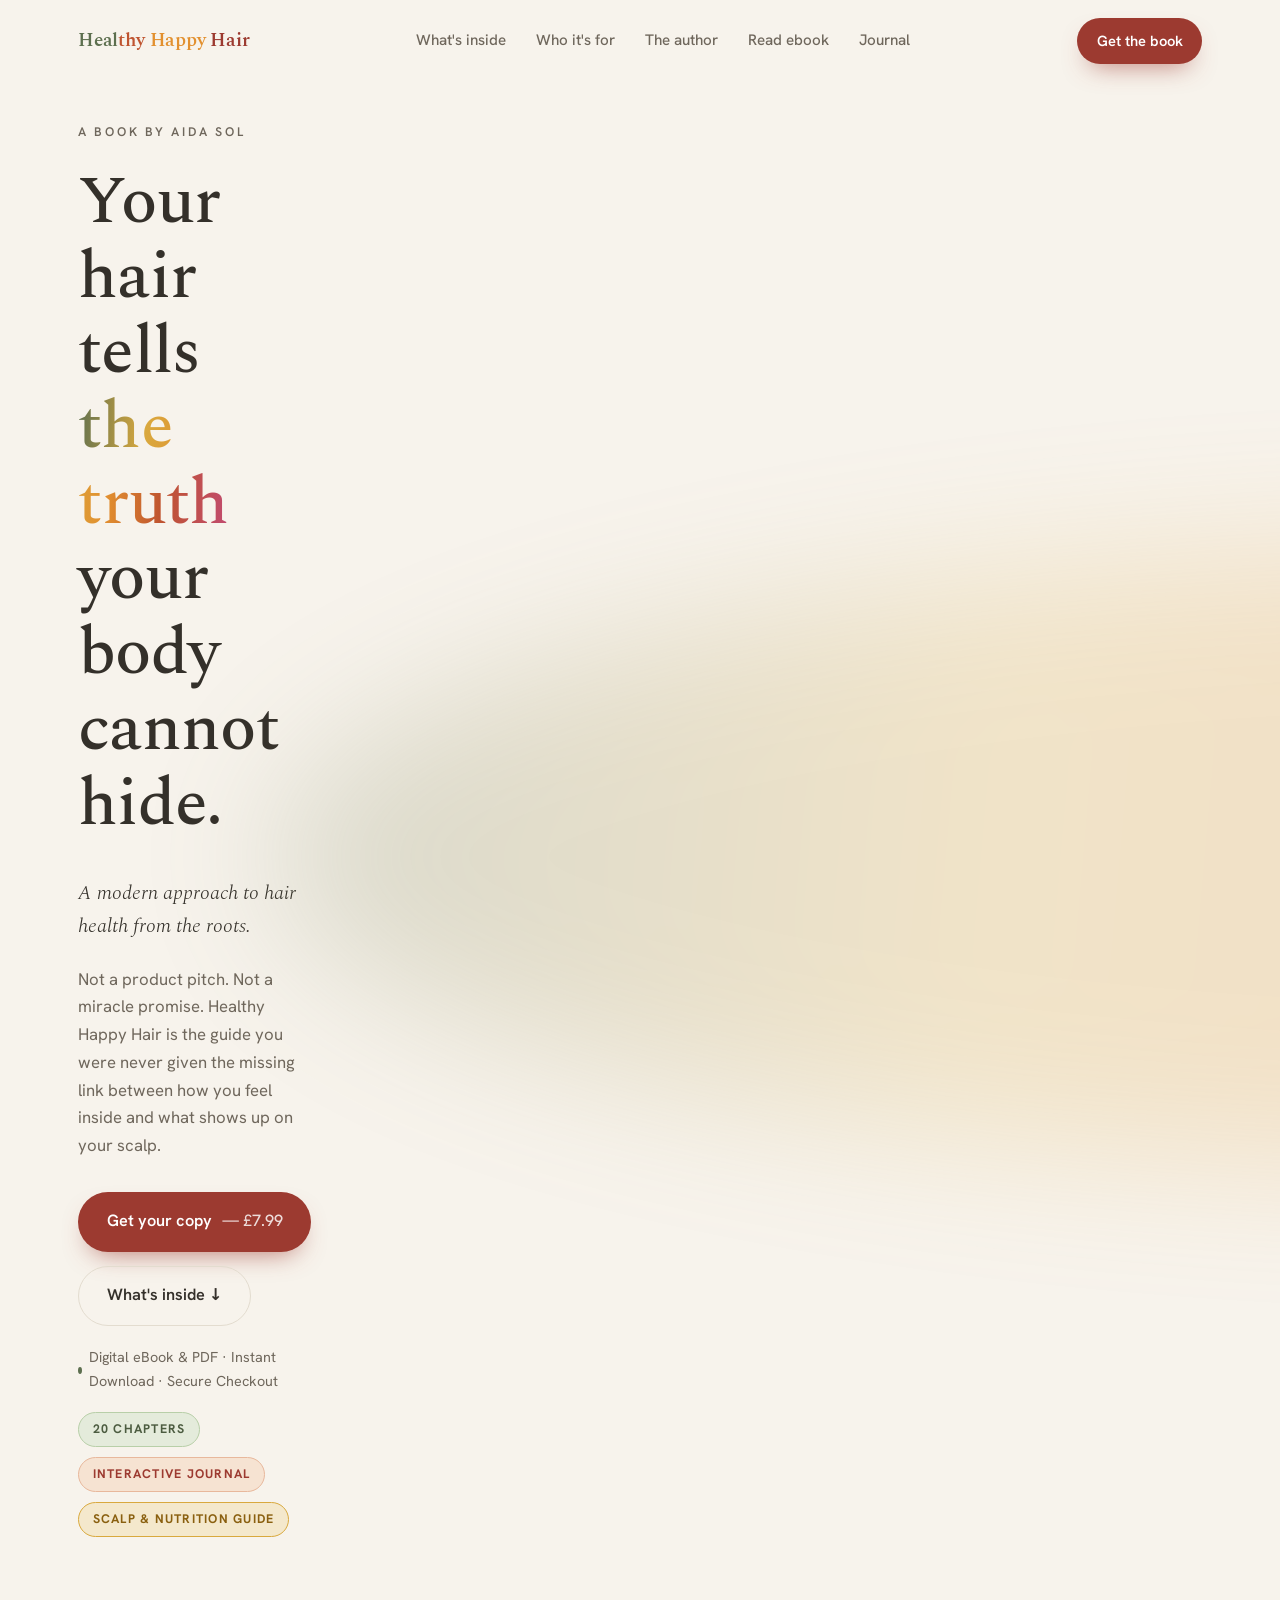
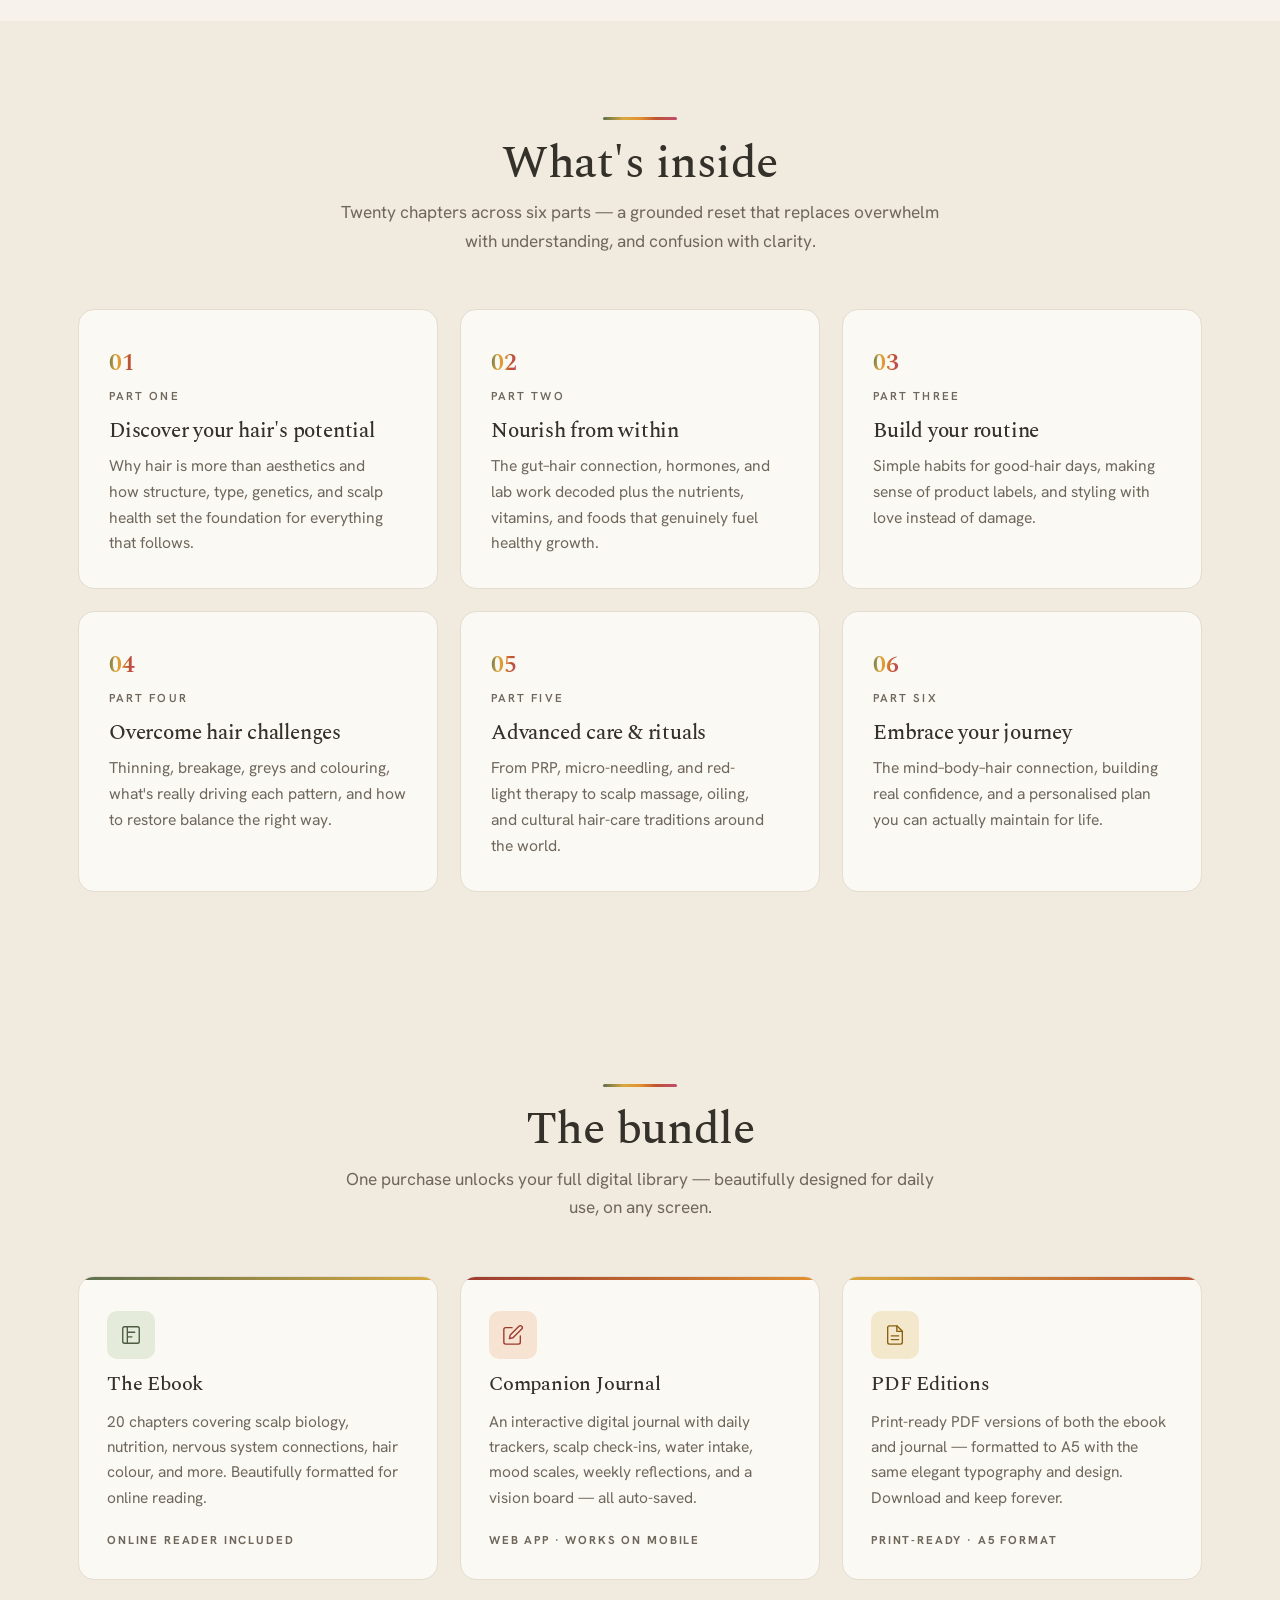
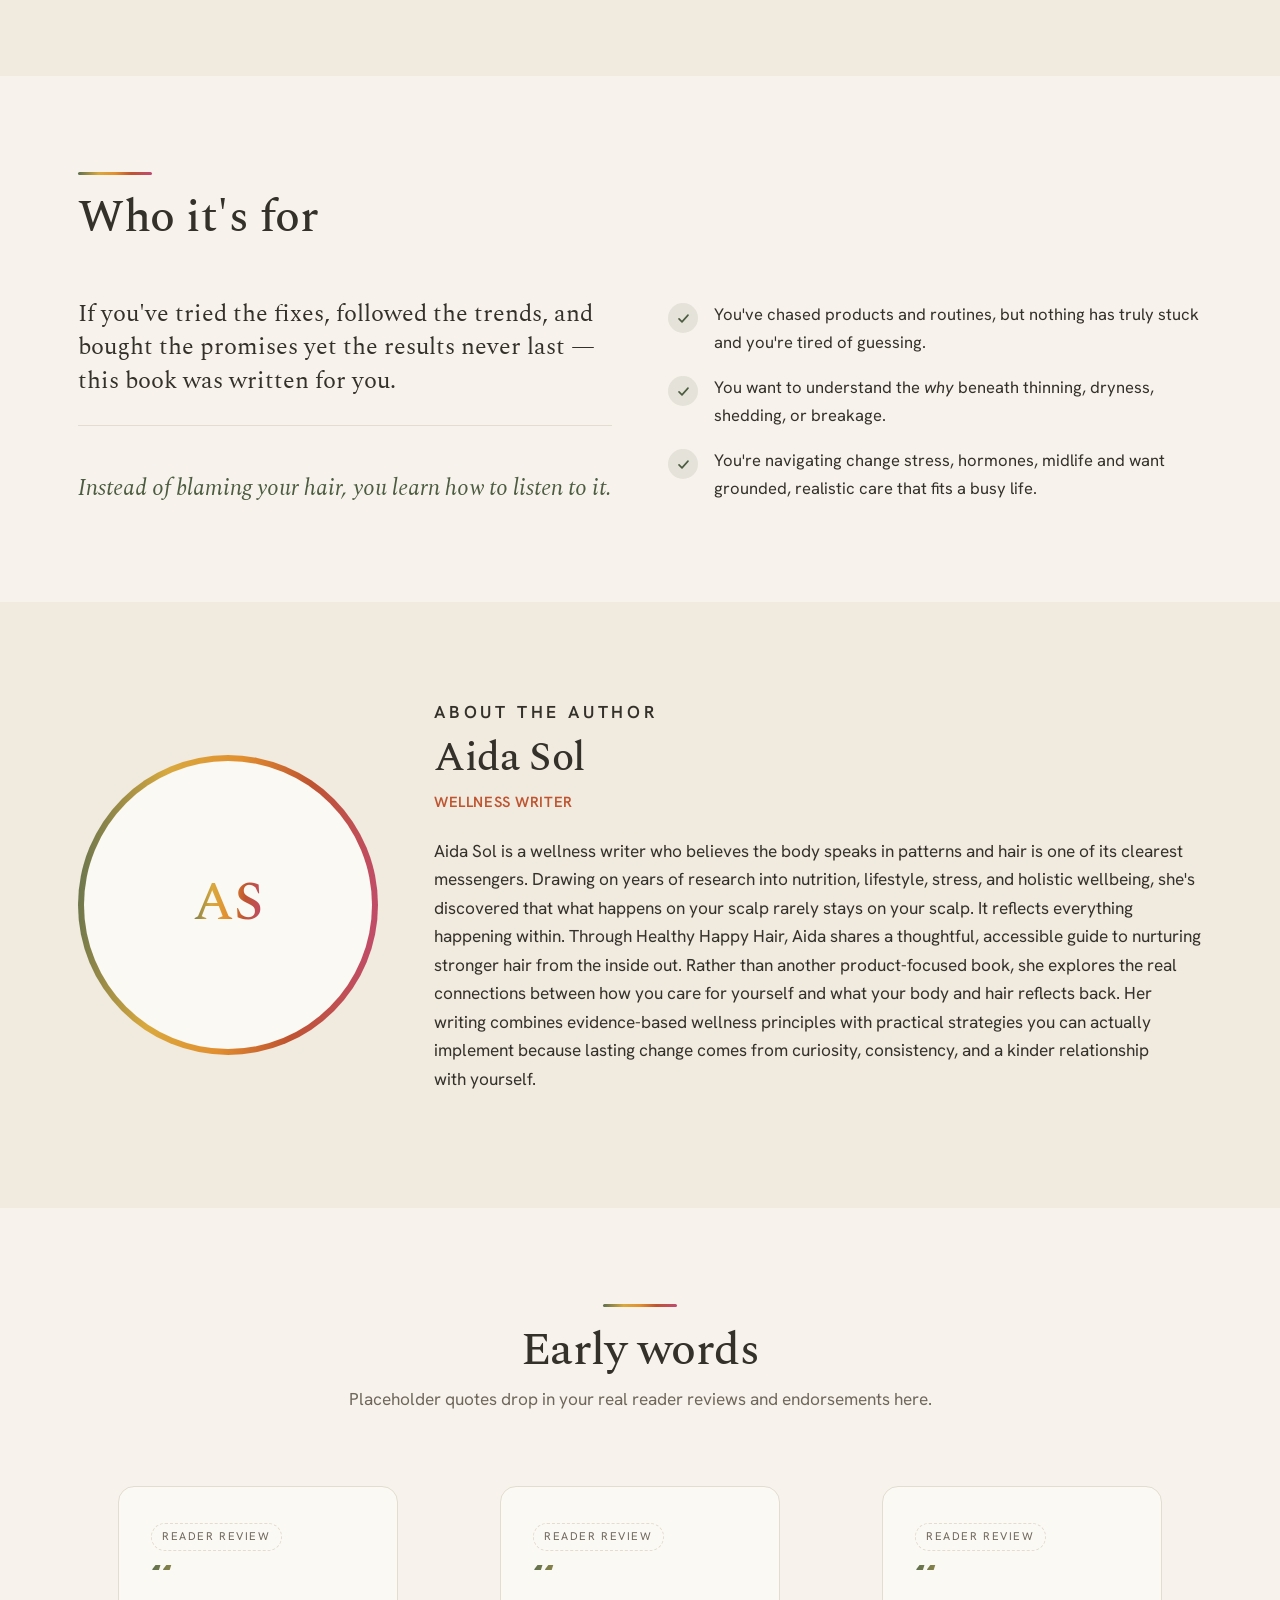
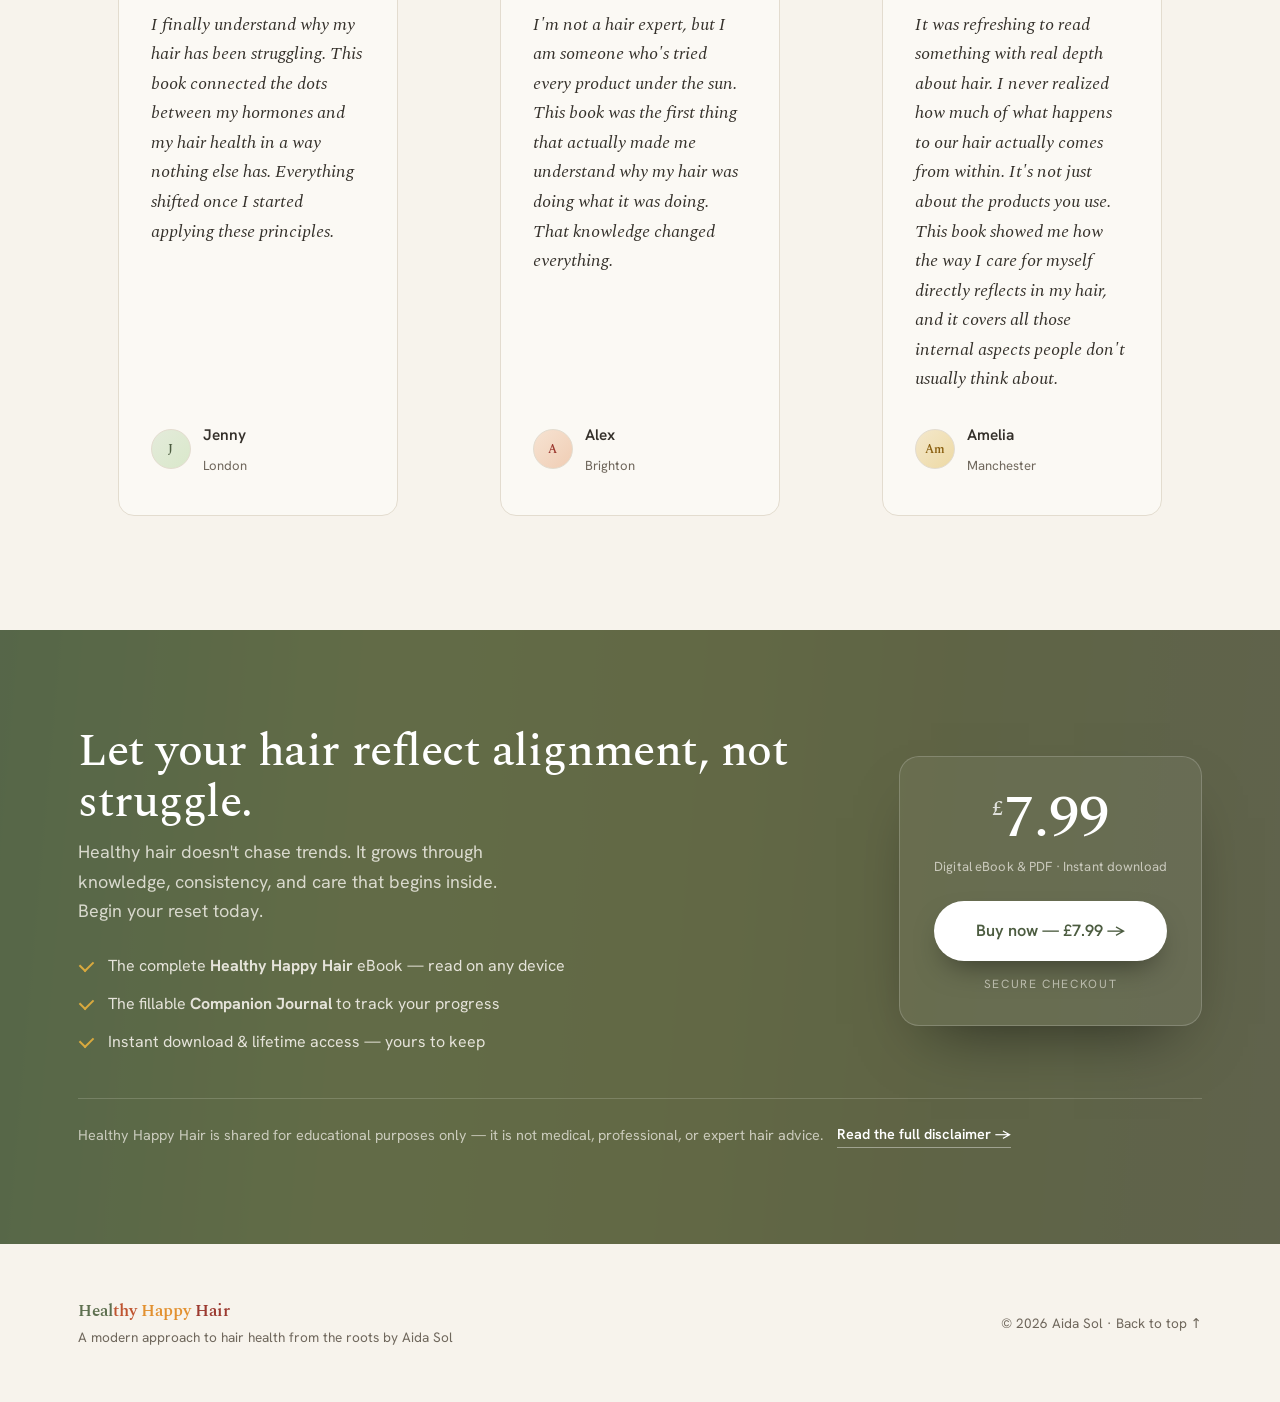
==== index.html @ 8a1f5a8a "Add files via upload Add Healthy Happy Hair landing page, ebook, and journal files" ====
<!DOCTYPE html>
<html lang="en">
<head>
<link rel="icon" type="image/png" href="/favicon.png" />
<meta charset="UTF-8" />
<meta name="viewport" content="width=device-width, initial-scale=1.0" />
<title>Healthy Happy Hair — A Modern Approach to Hair Health from the Roots · Aida Sol</title>
<meta name="description" content="Healthy Happy Hair by Aida Sol — a modern, wellness-led guide to understanding your hair from the inside out. Get your copy for £7.99." />
<link rel="preconnect" href="https://fonts.googleapis.com" />
<link rel="preconnect" href="https://fonts.gstatic.com" crossorigin />
<link href="https://fonts.googleapis.com/css2?family=Spectral:ital,wght@0,300;0,400;0,500;0,600;1,400&family=Hanken+Grotesk:wght@400;500;600;700&display=swap" rel="stylesheet" />
<style>
  :root{
    /* Palette sampled from the book cover */
    --ivory:        #f7f3ec;
    --ivory-deep:   #f0eadf;
    --cream-card:   #fbf9f4;
    --ink:          #34302a;
    --ink-soft:     #6f675c;
    --line:         #e3dccf;

    --green:        #5d6f4f;
    --green-deep:   #4c5c40;
    --terracotta:   #bf5430;
    --amber:        #e2902f;
    --gold:         #d9a93e;
    --brick:        #9c3a30;
    --pink:         #c14a72;

    --grad: linear-gradient(95deg, var(--green) 0%, var(--gold) 28%, var(--amber) 50%, var(--terracotta) 72%, var(--pink) 100%);

    --maxw: 1180px;
    --r: 16px;
    --shadow-soft: 0 24px 60px -28px rgba(52,48,42,.30);
  }

  *{ box-sizing:border-box; }
  html{ scroll-behavior:smooth; }
  body{
    margin:0;
    background:var(--ivory);
    color:var(--ink);
    font-family:"Hanken Grotesk", system-ui, sans-serif;
    font-size:18px;
    line-height:1.65;
    -webkit-font-smoothing:antialiased;
    text-rendering:optimizeLegibility;
  }
  h1,h2,h3{ font-family:"Spectral", Georgia, serif; font-weight:500; line-height:1.12; letter-spacing:-.01em; margin:0; }
  p{ margin:0 0 1.1em; text-wrap:pretty; }
  a{ color:inherit; }
  img{ max-width:100%; height:auto; display:block; }

  .wrap{ max-width:var(--maxw); margin:0 auto; padding:0 28px; }
  .grad-text{
    background:var(--grad);
    -webkit-background-clip:text; background-clip:text;
    -webkit-text-fill-color:transparent; color:transparent;
  }
  .eyebrow{
    font-size:.78rem; letter-spacing:.22em; text-transform:uppercase;
    font-weight:600; color:var(--ink-soft); margin:0 0 1.4rem;
  }
  .rule{ height:3px; width:74px; border-radius:3px; background:var(--grad); }

  /* ---------- Buttons ---------- */
  .btn{
    display:inline-flex; align-items:center; gap:.6em;
    font-family:inherit; font-weight:600; font-size:1.02rem;
    padding:.95em 1.7em; border-radius:999px; border:1px solid transparent;
    cursor:pointer; text-decoration:none; transition:transform .25s ease, box-shadow .25s ease, background .25s ease;
    white-space:nowrap;
  }
  .btn-primary{
    color:#fff; background:var(--brick);
    box-shadow:0 12px 26px -12px rgba(156,58,48,.7);
  }
  .btn-primary:hover{ transform:translateY(-2px); box-shadow:0 18px 34px -14px rgba(156,58,48,.75); background:#8c332a; }
  .btn-ghost{
    color:var(--ink); background:transparent; border-color:var(--line);
  }
  .btn-ghost:hover{ border-color:var(--green); color:var(--green-deep); transform:translateY(-2px); }
  .btn .price{ opacity:.82; font-weight:500; }

  /* ---------- Header ---------- */
  header.site{
    position:sticky; top:0; z-index:50;
    transition:background .3s ease, box-shadow .3s ease, padding .3s ease;
    padding:18px 0;
  }
  header.site.scrolled{
    background:rgba(247,243,236,.86);
    backdrop-filter:blur(10px);
    box-shadow:0 1px 0 var(--line);
    padding:12px 0;
  }
  .nav{ display:flex; align-items:center; justify-content:space-between; gap:24px; }
  .brand{ font-family:"Spectral", serif; font-weight:600; font-size:1.18rem; letter-spacing:-.01em; text-decoration:none; }
  .brand span{ display:inline-block; }
  /* Cover-matched wordmark colours */
  .wm-heal{ color:var(--green); }
  .wm-thy{ color:var(--terracotta); }
  .wm-happy{ color:var(--amber); }
  .wm-hair{ color:var(--brick); }
  .nav-links{ display:flex; gap:30px; align-items:center; }
  .nav-links a{ text-decoration:none; font-size:.95rem; font-weight:500; color:var(--ink-soft); transition:color .2s; }
  .nav-links a:hover{ color:var(--green-deep); }
  .nav .btn{ padding:.66em 1.25em; font-size:.92rem; }
  @media(max-width:860px){ .nav-links{ display:none; } }

  /* ---------- Mobile menu ---------- */
  .mob-menu{ display:none; }
  .mob-toggle{
    display:none; background:none; border:1px solid var(--line); border-radius:8px;
    padding:8px 11px; cursor:pointer; flex-direction:column; gap:5px;
  }
  .mob-toggle span{ display:block; width:20px; height:2px; background:var(--ink); border-radius:2px; transition:transform .25s, opacity .25s; }
  @media(max-width:860px){
    .mob-toggle{ display:flex; }
    .mob-menu{
      position:fixed; inset:0; z-index:49; background:var(--ivory);
      display:none; flex-direction:column; justify-content:center; align-items:center;
      gap:32px;
    }
    .mob-menu.open{ display:flex; }
    .mob-menu a{ font-family:"Spectral",serif; font-size:1.6rem; font-weight:500; text-decoration:none; color:var(--ink); }
    .mob-menu a:hover{ color:var(--green-deep); }
    .mob-menu .btn{ font-size:1.1rem; margin-top:8px; }
    .mob-toggle.open span:nth-child(1){ transform:translateY(7px) rotate(45deg); }
    .mob-toggle.open span:nth-child(2){ opacity:0; }
    .mob-toggle.open span:nth-child(3){ transform:translateY(-7px) rotate(-45deg); }
  }

  /* ---------- Hero ---------- */
  .hero{ position:relative; overflow:hidden; padding:40px 0 84px; }
  .hero-grid{
    display:grid; grid-template-columns:1.05fr .95fr; gap:56px; align-items:center;
  }
  .hero h1{ font-size:clamp(2.5rem,5.4vw,4.2rem); margin:0 0 .5em; font-weight:500; }
  .hero .lede{ font-size:1.28rem; color:var(--ink); max-width:30ch; font-family:"Spectral",serif; font-style:italic; font-weight:300; margin-bottom:1.1em; }
  .hero .sub{ font-size:1.05rem; color:var(--ink-soft); max-width:46ch; margin-bottom:2rem; }
  .cta-row{ display:flex; flex-wrap:wrap; gap:14px; align-items:center; }
  .cta-note{ margin-top:1.3rem; font-size:.9rem; color:var(--ink-soft); display:flex; align-items:center; gap:.5em; }
  .cta-note .dot{ width:7px; height:7px; border-radius:50%; background:var(--green); }
  .hero-pills{ display:flex; flex-wrap:wrap; gap:10px; margin-top:18px; }
  .hero-pill{
    font-family:"Hanken Grotesk",sans-serif; font-size:.78rem; font-weight:700;
    letter-spacing:.1em; text-transform:uppercase;
    padding:.5em 1.1em; border-radius:999px; border:1.5px solid transparent;
    cursor:default;
  }
  .pill-green{ background:#e4ebdb; color:#4c5c40; border-color:#b8cfa8; }
  .pill-peach{ background:#f6e3d2; color:#9c3a30; border-color:#e8b89c; }
  .pill-gold{  background:#f4e8cc; color:#8a6010; border-color:#d9a93e; }

  /* Book presentation */
  .book-stage{ position:relative; display:flex; justify-content:center; align-items:center; }
  .glow{
    position:absolute; inset:-8% -4% -4% -4%; z-index:0;
    background:var(--grad); filter:blur(70px); opacity:.20; border-radius:50%;
    transform:translateY(6%);
  }
  .book{
    position:relative; z-index:1; width:min(380px,84%);
    transform:perspective(1600px) rotateY(-13deg) rotateX(2deg);
    transform-style:preserve-3d;
    transition:transform .6s cubic-bezier(.2,.7,.2,1);
    border-radius:4px 8px 8px 4px;
    box-shadow:
      0 2px 1px rgba(52,48,42,.10),
      26px 34px 60px -22px rgba(52,48,42,.42);
  }
  .book:hover{ transform:perspective(1600px) rotateY(-7deg) rotateX(1deg); }
  .book img{ border-radius:4px 8px 8px 4px; }
  /* page edge */
  .book::after{
    content:""; position:absolute; top:1.4%; right:-13px; height:97%; width:13px;
    background:linear-gradient(90deg,#cfc7b8,#f3eee3 40%,#e6dfd0 60%,#d8d0c0);
    border-radius:0 3px 3px 0;
    transform:rotateY(34deg); transform-origin:left center;
    box-shadow:1px 0 2px rgba(0,0,0,.12);
  }
  /* spine shading */
  .book::before{
    content:""; position:absolute; top:0; left:0; height:100%; width:18px; z-index:2;
    background:linear-gradient(90deg, rgba(52,48,42,.16), rgba(52,48,42,0));
    border-radius:4px 0 0 4px;
  }

  /* ---------- Section scaffolding ---------- */
  section{ padding:96px 0; }
  .sec-head{ max-width:620px; margin-bottom:54px; }
  .sec-head.center{ margin-left:auto; margin-right:auto; text-align:center; }
  .sec-head.center .rule{ margin-left:auto; margin-right:auto; }
  .sec-head h2{ font-size:clamp(2rem,3.6vw,2.9rem); margin:1.1rem 0 .55rem; }
  .sec-head p{ color:var(--ink-soft); font-size:1.08rem; margin:0; }

  /* alternating band */
  .band{ background:var(--ivory-deep); }

  /* ---------- What's inside ---------- */
  .cards{ display:grid; grid-template-columns:repeat(3,1fr); gap:22px; }
  .card{
    background:var(--cream-card); border:1px solid var(--line); border-radius:var(--r);
    padding:34px 30px 32px; position:relative; overflow:hidden;
    transition:transform .3s ease, box-shadow .3s ease, border-color .3s ease;
  }
  .card::before{
    content:""; position:absolute; top:0; left:0; right:0; height:3px; background:var(--grad);
    opacity:0; transition:opacity .3s ease;
  }
  .card:hover{ transform:translateY(-5px); box-shadow:var(--shadow-soft); border-color:transparent; }
  .card:hover::before{ opacity:1; }
  .card .num{ font-family:"Spectral",serif; font-size:1.5rem; font-weight:600; }
  .card .part{ font-size:.72rem; letter-spacing:.18em; text-transform:uppercase; color:var(--ink-soft); font-weight:600; margin-top:.2em; }
  .card h3{ font-size:1.32rem; margin:.7em 0 .45em; }
  .card p{ font-size:.98rem; color:var(--ink-soft); margin:0; }
  .card .num-row{ display:flex; align-items:baseline; gap:.6em; }


  /* ---------- Bundle section ---------- */
  .bundle-cards{ display:grid; grid-template-columns:repeat(3,1fr); gap:22px; }
  .bundle-card{
    background:var(--cream-card); border:1px solid var(--line); border-radius:var(--r);
    padding:34px 28px 30px; display:flex; flex-direction:column; gap:14px;
    position:relative; overflow:hidden;
    transition:transform .3s ease, box-shadow .3s ease;
  }
  .bundle-card::before{ content:""; position:absolute; top:0; left:0; right:0; height:3px; }
  .bundle-card:nth-child(1)::before{ background:linear-gradient(90deg,var(--green),var(--gold)); }
  .bundle-card:nth-child(2)::before{ background:linear-gradient(90deg,var(--brick),var(--amber)); }
  .bundle-card:nth-child(3)::before{ background:linear-gradient(90deg,var(--gold),var(--terracotta)); }
  .bundle-card:hover{ transform:translateY(-5px); box-shadow:var(--shadow-soft); }
  .bc-icon{ width:48px; height:48px; border-radius:10px; display:flex; align-items:center; justify-content:center; }
  .bc-icon svg{ width:22px; height:22px; }
  .bc-icon--green{ background:#e4ebdb; color:#4c5c40; }
  .bc-icon--peach{ background:#f6e3d2; color:#9c3a30; }
  .bc-icon--gold{  background:#f4e8cc; color:#8a6010; }
  .bc-title{ font-family:"Spectral",serif; font-size:1.26rem; font-weight:500; margin:0; }
  .bc-desc{ font-size:.97rem; color:var(--ink-soft); margin:0; flex:1; line-height:1.62; }
  .bc-tag{ font-size:.72rem; font-weight:700; letter-spacing:.16em; text-transform:uppercase; color:var(--ink-soft); margin-top:6px; }
  @media(max-width:760px){ .bundle-cards{ grid-template-columns:1fr; } }

  /* ---------- Who it's for ---------- */
  .foryou-grid{ display:grid; grid-template-columns:1fr 1fr; gap:56px; align-items:center; }
  .foryou-lead{ font-family:"Spectral",serif; font-size:1.5rem; line-height:1.4; font-weight:400; }
  .foryou-lead em{ font-style:italic; }
  .check-list{ list-style:none; padding:0; margin:0; display:grid; gap:18px; }
  .check-list li{ display:flex; gap:16px; align-items:flex-start; font-size:1.04rem; }
  .check-list .ic{
    flex:0 0 auto; width:30px; height:30px; border-radius:50%; margin-top:2px;
    display:grid; place-items:center; background:rgba(93,111,79,.12); color:var(--green-deep);
  }
  .check-list .ic svg{ width:15px; height:15px; }

  /* pull quote */
  .pull{
    margin:0; padding:46px 0 0; border-top:1px solid var(--line);
  }
  .pull p{ font-family:"Spectral",serif; font-style:italic; font-size:1.45rem; color:var(--green-deep); margin:0; line-height:1.45; }

  /* ---------- Author ---------- */
  .author-grid{ display:grid; grid-template-columns:300px 1fr; gap:56px; align-items:center; }
  .author-photo{
    aspect-ratio:1/1; border-radius:50%; position:relative; overflow:hidden;
    background:var(--grad); display:grid; place-items:center;
  }
  .author-photo .inner{
    position:absolute; inset:6px; border-radius:50%; background:var(--cream-card);
    display:grid; place-items:center; text-align:center;
  }
  .author-photo .mono{ font-family:"Spectral",serif; font-size:3.4rem; font-weight:500; }
  .author-photo .mono .grad-text{ display:inline; }
  .author-photo .ph{ font-size:.72rem; letter-spacing:.14em; text-transform:uppercase; color:var(--ink-soft); margin-top:.4em; }
  .author h2{ font-size:clamp(1.9rem,3.2vw,2.6rem); margin-bottom:.2em; }
  .author .role{ color:var(--terracotta); font-weight:600; letter-spacing:.04em; font-size:.92rem; text-transform:uppercase; margin-bottom:1.4rem; }
  .author p{ color:var(--ink); font-size:1.08rem; }
  .author .placeholder-tag{ font-size:.85rem; color:var(--ink-soft); font-style:italic; }

  /* ---------- Testimonials ---------- */
  .quotes{ display:grid; grid-template-columns:repeat(3,1fr); gap:22px; }
  .quote{
    background:var(--cream-card); border:1px solid var(--line); border-radius:var(--r);
    padding:36px 32px; position:relative; display:flex; flex-direction:column;
  }
  .quote .mark{ font-family:"Spectral",serif; font-size:3.4rem; line-height:.6; height:.5em; }
  .quote .body{ font-family:"Spectral",serif; font-style:italic; font-size:1.12rem; color:var(--ink); margin:1.1rem 0 1.6rem; flex:1; }
  .quote .who{ display:flex; align-items:center; gap:12px; }
  .quote .avatar{ width:40px; height:40px; border-radius:50%; border:1px solid var(--line); display:flex; align-items:center; justify-content:center; font-family:"Spectral",serif; font-size:.72rem; font-weight:600; letter-spacing:.04em; flex-shrink:0; }
  .quote:nth-child(1) .avatar{ background:linear-gradient(135deg,#e4ebdb,#d9e8ca); color:#4c5c40; }
  .quote:nth-child(2) .avatar{ background:linear-gradient(135deg,#f6e3d2,#f0cdb4); color:#9c3a30; }
  .quote:nth-child(3) .avatar{ background:linear-gradient(135deg,#f4e8cc,#edd9a3); color:#8a6010; }
  .quote .name{ font-weight:600; font-size:.96rem; }
  .quote .meta{ font-size:.82rem; color:var(--ink-soft); }
  .placeholder-pill{
    display:inline-block; font-size:.7rem; letter-spacing:.14em; text-transform:uppercase;
    color:var(--ink-soft); border:1px dashed var(--line); border-radius:999px;
    padding:.35em .9em; margin-bottom:14px; align-self:flex-start;
  }

  /* ---------- Final CTA ---------- */
  .buy{ background:var(--green-deep); color:#f4f1ea; position:relative; overflow:hidden; }
  .buy .ribbon{ position:absolute; inset:0; background:var(--grad); opacity:.14; mix-blend-mode:screen; }
  .buy .wrap{ position:relative; z-index:1; }
  .buy-grid{ display:grid; grid-template-columns:1fr auto; gap:48px; align-items:center; }
  .buy h2{ color:#fff; font-size:clamp(2rem,3.6vw,3rem); margin-bottom:.5rem; }
  .buy p{ color:rgba(244,241,234,.82); max-width:46ch; margin:0; }
  .buy-includes{ list-style:none; padding:0; margin:1.7rem 0 0; display:flex; flex-direction:column; gap:.72rem; }
  .buy-includes li{ position:relative; padding-left:1.9em; color:rgba(244,241,234,.9); font-size:1rem; }
  .buy-includes li::before{ content:""; position:absolute; left:.1em; top:.42em; width:11px; height:7px; border-left:2.2px solid var(--gold); border-bottom:2.2px solid var(--gold); transform:rotate(-45deg); }
  .buy-price{ display:flex; justify-content:flex-end; }
  .buy-card{
    background:rgba(255,255,255,.06); border:1px solid rgba(255,255,255,.18);
    border-radius:20px; padding:32px 34px 30px; text-align:center; min-width:300px;
    box-shadow:0 30px 64px -32px rgba(0,0,0,.6);
  }
  .buy-card .num{ font-family:"Spectral",serif; font-size:3.7rem; line-height:1; font-weight:500; color:#fff; }
  .buy-card .num small{ font-size:1.4rem; vertical-align:super; opacity:.8; margin-right:.04em; }
  .buy-card .ship{ font-size:.82rem; letter-spacing:.01em; color:rgba(244,241,234,.7); margin:.5rem 0 1.5rem; }
  .buy .btn-buy{ background:#fff; color:var(--green-deep); box-shadow:0 14px 30px -12px rgba(0,0,0,.5); width:100%; justify-content:center; }
  .buy .btn-buy:hover{ background:#fffaf0; transform:translateY(-2px); }
  .buy-card .buy-secure{ font-size:.74rem; letter-spacing:.14em; text-transform:uppercase; color:rgba(244,241,234,.6); margin-top:14px; }
  .buy-disclaimer{
    margin-top:42px; padding-top:24px; border-top:1px solid rgba(244,241,234,.18);
    font-size:.9rem; color:rgba(244,241,234,.72); display:flex; flex-wrap:wrap; gap:6px 14px; align-items:center;
  }
  .buy-disclaimer a{ color:#fff; font-weight:600; text-decoration:none; border-bottom:1px solid rgba(255,255,255,.4); padding-bottom:1px; white-space:nowrap; }
  .buy-disclaimer a:hover{ border-color:#fff; }
  @media(max-width:680px){ .buy-card{ min-width:0; width:100%; } }

  /* ---------- Footer ---------- */
  footer.site{ padding:54px 0; background:var(--ivory); }
  .foot{ display:flex; justify-content:space-between; align-items:center; flex-wrap:wrap; gap:18px; }
  .foot .brand{ font-size:1.05rem; }
  .foot .small{ font-size:.85rem; color:var(--ink-soft); }
  .foot a{ text-decoration:none; color:var(--ink-soft); }
  .foot a:hover{ color:var(--green-deep); }

  /* ---------- Reveal animation ---------- */
  .reveal{ opacity:0; transform:translateY(24px); transition:opacity .7s ease, transform .7s cubic-bezier(.2,.7,.2,1); }
  .reveal.in{ opacity:1; transform:none; }
  @media(prefers-reduced-motion:reduce){ .reveal{ opacity:1; transform:none; transition:none; } html{ scroll-behavior:auto; } }

  /* ---------- Responsive ---------- */
  @media(max-width:960px){
    .cards, .quotes{ grid-template-columns:1fr 1fr; }
    .hero-grid{ grid-template-columns:1fr; gap:48px; }
    .hero{ padding-top:18px; }
    .book-stage{ order:-1; }
    .book{ width:min(300px,70%); transform:perspective(1600px) rotateY(-9deg); }
    .foryou-grid{ grid-template-columns:1fr; gap:36px; }
    .author-grid{ grid-template-columns:1fr; gap:34px; justify-items:start; }
    .author-photo{ width:200px; }
    .buy-grid{ grid-template-columns:1fr; gap:30px; }
    .buy-price{ justify-content:flex-start; }
  }
  @media(max-width:560px){
    body{ font-size:16px; }
    section{ padding:56px 0; }
    .wrap{ padding:0 18px; }
    .cards, .quotes{ grid-template-columns:1fr; }
    .hero .lede{ max-width:none; }
    .cta-row{ flex-direction:column; align-items:stretch; }
    .cta-row .btn{ justify-content:center; text-align:center; }
    .hero-pills{ gap:8px; }
    .hero-pill{ font-size:.72rem; padding:.45em 1em; }
    .bundle-cards{ grid-template-columns:1fr; }
    .bundle-card{ padding:26px 22px 22px; }
    .sec-head h2{ font-size:1.8rem; }
    .buy-grid{ grid-template-columns:1fr; }
    .buy-price{ justify-content:stretch; }
    .buy-card{ min-width:0; width:100%; padding:26px 22px 22px; }
    .buy-card .num{ font-size:3rem; }
    .buy h2{ font-size:1.8rem; }
    .foryou-lead{ font-size:1.25rem; }
    .author-photo{ width:160px; }
    .author h2{ font-size:1.8rem; }
    .quote{ padding:26px 22px; }
    .quote .body{ font-size:1rem; }
    .foot{ flex-direction:column; text-align:center; gap:10px; }
    .cta-note{ flex-wrap:wrap; justify-content:center; text-align:center; }
    .check-list li{ font-size:.96rem; }
    .card{ padding:26px 22px 22px; }
    .bc-title{ font-size:1.1rem; }
  }

  /* extra small 375px phones */
  @media(max-width:400px){
    .wrap{ padding:0 14px; }
    .hero h1{ font-size:2.1rem; }
    .btn{ font-size:.92rem; padding:.85em 1.3em; }
    .buy-card .num{ font-size:2.6rem; }
  }
</style>
</head>
<body>

<!-- ===================== HEADER ===================== -->
<header class="site" id="siteHeader">
  <div class="wrap nav">
    <a class="brand" href="#top" aria-label="Healthy Happy Hair"><span class="wm-heal">Heal</span><span class="wm-thy">thy</span>&nbsp;<span class="wm-happy">Happy</span>&nbsp;<span class="wm-hair">Hair</span></a>
    <nav class="nav-links">
      <a href="#inside">What's inside</a>
      <a href="#foryou">Who it's for</a>
      <a href="#author">The author</a>
      <a href="ebook/Healthy%20Happy%20Hair.html">Read ebook</a>
      <a href="Healthy%20Happy%20Hair%20Companion%20Journal.html">Journal</a>
    </nav>
    <button class="mob-toggle" id="mobToggle" aria-label="Open menu" aria-expanded="false">
      <span></span><span></span><span></span>
    </button>
    <a class="btn btn-primary" href="#buy">Get the book</a>
  </div>
</header>

<!-- Mobile menu (hidden on desktop via CSS) -->
<div class="mob-menu" id="mobMenu" role="dialog" aria-label="Navigation">
  <a href="#inside" class="mob-link">What's inside</a>
  <a href="#foryou" class="mob-link">Who it's for</a>
  <a href="#author" class="mob-link">The author</a>
  <a href="ebook/Healthy%20Happy%20Hair.html" class="mob-link">Read ebook</a>
  <a href="Healthy%20Happy%20Hair%20Companion%20Journal.html" class="mob-link">Journal</a>
  <a class="btn btn-primary" href="#buy">Get the book</a>
</div>

<!-- ===================== HERO ===================== -->
<main id="top">
<section class="hero">
  <div class="wrap hero-grid">
    <div class="hero-copy reveal">
      <p class="eyebrow">A book by Aida&nbsp;Sol</p>
      <h1>Your hair tells <span class="grad-text">the truth</span> your body cannot hide.</h1>
      <p class="lede">A modern approach to hair health  from the roots.</p>
      <p class="sub">Not a product pitch. Not a miracle promise. Healthy Happy Hair is the guide you were never given the missing link between how you feel inside and what shows up on your scalp.</p>
      <div class="cta-row">
        <a class="btn btn-primary" href="#buy">Get your copy <span class="price">— £7.99</span></a>
        <a class="btn btn-ghost" href="#inside">What's inside ↓</a>
      </div>
      <p class="cta-note"><span class="dot"></span> Digital eBook &amp; PDF · Instant Download · Secure Checkout</p>
      <div class="hero-pills">
        <span class="hero-pill pill-green">20 Chapters</span>
        <span class="hero-pill pill-peach">Interactive Journal</span>
        <span class="hero-pill pill-gold">Scalp &amp; Nutrition Guide</span>
      </div>
    </div>
    <div class="book-stage reveal">
      <div class="glow"></div>
      <div class="book">
        <img src="assets/cover.png" width="2400" height="3600" alt="Cover of Healthy Happy Hair by Aida Sol — a modern approach to hair health from the roots" />
      </div>
    </div>
  </div>
</section>

<!-- ===================== WHAT'S INSIDE ===================== -->
<section id="inside" class="band">
  <div class="wrap">
    <div class="sec-head center reveal">
      <div class="rule"></div>
      <h2>What's inside</h2>
      <p>Twenty chapters across six parts — a grounded reset that replaces overwhelm with understanding, and confusion with clarity.</p>
    </div>
    <div class="cards">
      <article class="card reveal">
        <div class="num-row"><span class="num grad-text">01</span></div>
        <p class="part">Part One</p>
        <h3>Discover your hair's potential</h3>
        <p>Why hair is more than aesthetics and how structure, type, genetics, and scalp health set the foundation for everything that follows.</p>
      </article>
      <article class="card reveal">
        <div class="num-row"><span class="num grad-text">02</span></div>
        <p class="part">Part Two</p>
        <h3>Nourish from within</h3>
        <p>The gut–hair connection, hormones, and lab work decoded plus the nutrients, vitamins, and foods that genuinely fuel healthy growth.</p>
      </article>
      <article class="card reveal">
        <div class="num-row"><span class="num grad-text">03</span></div>
        <p class="part">Part Three</p>
        <h3>Build your routine</h3>
        <p>Simple habits for good-hair days, making sense of product labels, and styling with love instead of damage.</p>
      </article>
      <article class="card reveal">
        <div class="num-row"><span class="num grad-text">04</span></div>
        <p class="part">Part Four</p>
        <h3>Overcome hair challenges</h3>
        <p>Thinning, breakage, greys and colouring, what's really driving each pattern, and how to restore balance the right way.</p>
      </article>
      <article class="card reveal">
        <div class="num-row"><span class="num grad-text">05</span></div>
        <p class="part">Part Five</p>
        <h3>Advanced care &amp; rituals</h3>
        <p>From PRP, micro-needling, and red-light therapy to scalp massage, oiling, and cultural hair-care traditions around the world.</p>
      </article>
      <article class="card reveal">
        <div class="num-row"><span class="num grad-text">06</span></div>
        <p class="part">Part Six</p>
        <h3>Embrace your journey</h3>
        <p>The mind–body–hair connection, building real confidence, and a personalised plan you can actually maintain for life.</p>
      </article>
    </div>
  </div>
</section>

<!-- ===================== THE BUNDLE ===================== -->
<section id="bundle" class="band">
  <div class="wrap">
    <div class="sec-head center reveal">
      <div class="rule"></div>
      <h2>The bundle</h2>
      <p>One purchase unlocks your full digital library — beautifully designed for daily use, on any screen.</p>
    </div>
    <div class="bundle-cards">
      <div class="bundle-card reveal">
        <div class="bc-icon bc-icon--green">
          <svg viewBox="0 0 24 24" fill="none" stroke="currentColor" stroke-width="1.5" stroke-linecap="round" stroke-linejoin="round"><rect x="3" y="3" width="18" height="18" rx="2"/><path d="M8 3v18M8 9h8M8 14h5"/></svg>
        </div>
        <h3 class="bc-title">The Ebook</h3>
        <p class="bc-desc">20 chapters covering scalp biology, nutrition, nervous system connections, hair colour, and more. Beautifully formatted for online reading.</p>
        <div class="bc-tag">Online Reader Included</div>
      </div>
      <div class="bundle-card reveal">
        <div class="bc-icon bc-icon--peach">
          <svg viewBox="0 0 24 24" fill="none" stroke="currentColor" stroke-width="1.5" stroke-linecap="round" stroke-linejoin="round"><path d="M11 4H4a2 2 0 0 0-2 2v14a2 2 0 0 0 2 2h14a2 2 0 0 0 2-2v-7"/><path d="M18.5 2.5a2.121 2.121 0 0 1 3 3L12 15l-4 1 1-4 9.5-9.5z"/></svg>
        </div>
        <h3 class="bc-title">Companion Journal</h3>
        <p class="bc-desc">An interactive digital journal with daily trackers, scalp check-ins, water intake, mood scales, weekly reflections, and a vision board — all auto-saved.</p>
        <div class="bc-tag">Web App · Works on Mobile</div>
      </div>
      <div class="bundle-card reveal">
        <div class="bc-icon bc-icon--gold">
          <svg viewBox="0 0 24 24" fill="none" stroke="currentColor" stroke-width="1.5" stroke-linecap="round" stroke-linejoin="round"><path d="M14 2H6a2 2 0 0 0-2 2v16a2 2 0 0 0 2 2h12a2 2 0 0 0 2-2V8z"/><polyline points="14 2 14 8 20 8"/><line x1="16" y1="13" x2="8" y2="13"/><line x1="16" y1="17" x2="8" y2="17"/></svg>
        </div>
        <h3 class="bc-title">PDF Editions</h3>
        <p class="bc-desc">Print-ready PDF versions of both the ebook and journal — formatted to A5 with the same elegant typography and design. Download and keep forever.</p>
        <div class="bc-tag">Print-Ready · A5 Format</div>
      </div>
    </div>
  </div>
</section>

<!-- ===================== WHO IT'S FOR ===================== -->
<section id="foryou">
  <div class="wrap">
    <div class="sec-head reveal">
      <div class="rule"></div>
      <h2>Who it's for</h2>
    </div>
    <div class="foryou-grid">
      <div class="reveal">
        <p class="foryou-lead">If you've tried the fixes, followed the trends, and bought the promises yet the results never last — this book was written for you.</p>
        <blockquote class="pull">
          <p>Instead of blaming your hair, you learn how to listen to it.</p>
        </blockquote>
      </div>
      <ul class="check-list reveal">
        <li>
          <span class="ic"><svg viewBox="0 0 20 20" fill="none"><path d="M4 10.5l4 4 8-9" stroke="currentColor" stroke-width="2.2" stroke-linecap="round" stroke-linejoin="round"/></svg></span>
          <span>You've chased products and routines, but nothing has truly stuck and you're tired of guessing.</span>
        </li>
        <li>
          <span class="ic"><svg viewBox="0 0 20 20" fill="none"><path d="M4 10.5l4 4 8-9" stroke="currentColor" stroke-width="2.2" stroke-linecap="round" stroke-linejoin="round"/></svg></span>
          <span>You want to understand the <em>why</em> beneath thinning, dryness, shedding, or breakage.</span>
        </li>
        <li>
          <span class="ic"><svg viewBox="0 0 20 20" fill="none"><path d="M4 10.5l4 4 8-9" stroke="currentColor" stroke-width="2.2" stroke-linecap="round" stroke-linejoin="round"/></svg></span>
          <span>You're navigating change stress, hormones, midlife and want grounded, realistic care that fits a busy life.</span>
        </li>
      </ul>
    </div>
  </div>
</section>

<!-- ===================== AUTHOR ===================== -->
<section id="author" class="band">
  <div class="wrap">
    <div class="author author-grid">
      <div class="author-photo reveal" title="Author photo placeholder">
        <div class="inner">
          <div>
            <div class="mono"><span class="grad-text">AS</span></div>
            <div class="ph">
</div>
          </div>
        </div>
      </div>
      <div class="reveal">
        <p class="eyebrow" style="margin-bottom:.6rem;">About the author</p>
        <h2>Aida Sol</h2>
        <p class="role">Wellness writer</p>
        <p>Aida Sol is a wellness writer who believes the body speaks in patterns and hair is one of its clearest messengers. Drawing on years of research into nutrition, lifestyle, stress, and holistic wellbeing, she's discovered that what happens on your scalp rarely stays on your scalp. It reflects everything happening within.

Through Healthy Happy Hair, Aida shares a thoughtful, accessible guide to nurturing stronger hair from the inside out. Rather than another product-focused book, she explores the real connections between how you care for yourself and what your body and hair reflects back. Her writing combines evidence-based wellness principles with practical strategies you can actually implement because lasting change comes from curiosity, consistency, and a kinder relationship with yourself.</p>
        <p class="placeholder-tag">
</p>
      </div>
    </div>
  </div>
</section>

<!-- ===================== TESTIMONIALS ===================== -->
<section id="reviews">
  <div class="wrap">
    <div class="sec-head center reveal">
      <div class="rule"></div>
      <h2>Early words</h2>
      <p>Placeholder quotes drop in your real reader reviews and endorsements here.</p>
    </div>
    <div class="quotes">
      <figure class="quote reveal">
        <span class="placeholder-pill">Reader review</span>
        <div class="mark grad-text">“</div>
        <p class="body">I finally understand why my hair has been struggling. This book connected the dots between my hormones and my hair health in a way nothing else has. Everything shifted once I started applying these principles.</p>
        <figcaption class="who">
          <span class="avatar">J</span>
          <span><span class="name">Jenny</span><br /><span class="meta">London</span></span>
        </figcaption>
      </figure>
      <figure class="quote reveal">
        <span class="placeholder-pill">READER REVIEW</span>
        <div class="mark grad-text">“</div>
        <p class="body">I'm not a hair expert, but I am someone who's tried every product under the sun. This book was the first thing that actually made me understand why my hair was doing what it was doing. That knowledge changed everything.</p>
        <figcaption class="who">
          <span class="avatar">A</span>
          <span><span class="name">Alex</span><br /><span class="meta">Brighton</span></span>
        </figcaption>
      </figure>
      <figure class="quote reveal">
        <span class="placeholder-pill">Reader review</span>
        <div class="mark grad-text">“</div>
        <p class="body">It was refreshing to read something with real depth about hair. I never realized how much of what happens to our hair actually comes from within. It's not just about the products you use. This book showed me how the way I care for myself directly reflects in my hair, and it covers all those internal aspects people don't usually think about.</p>
        <figcaption class="who">
          <span class="avatar">Am</span>
          <span><span class="name">Amelia</span><br /><span class="meta">Manchester</span></span>
        </figcaption>
      </figure>
    </div>
  </div>
</section>

<!-- ===================== BUY ===================== -->
<section id="buy" class="buy">
  <div class="ribbon"></div>
  <div class="wrap">
    <div class="buy-grid">
      <div class="reveal">
        <h2>Let your hair reflect alignment, not struggle.</h2>
        <p>Healthy hair doesn't chase trends. It grows through knowledge, consistency, and care that begins inside. Begin your reset today.</p>
        <ul class="buy-includes">
          <li>The complete <strong>Healthy Happy Hair</strong> eBook — read on any device</li>
          <li>The fillable <strong>Companion Journal</strong> to track your progress</li>
          <li>Instant download &amp; lifetime access — yours to keep</li>
        </ul>
      </div>
      <div class="buy-price reveal">
        <div class="buy-card">
          <div class="num"><small>£</small>7.99</div>
          <div class="ship">Digital eBook &amp; PDF · Instant download</div>
          <a class="btn btn-buy" href="#" data-checkout aria-label="Buy Healthy Happy Hair">Buy now — £7.99 →</a>
          <div class="buy-secure">Secure checkout</div>
        </div>
      </div>
    </div>
    <div class="buy-disclaimer reveal">
      <span>Healthy Happy Hair is shared for educational purposes only — it is not medical, professional, or expert hair advice.</span>
      <a href="disclaimer.html">Read the full disclaimer →</a>
    </div>
  </div>
</section>
</main>

<!-- ===================== FOOTER ===================== -->
<footer class="site">
  <div class="wrap foot">
    <div>
      <div class="brand" aria-label="Healthy Happy Hair"><span class="wm-heal">Heal</span><span class="wm-thy">thy</span> <span class="wm-happy">Happy</span> <span class="wm-hair">Hair</span></div>
      <div class="small">A modern approach to hair health from the roots by Aida Sol</div>
    </div>
    <div class="small">© 2026 Aida Sol · <a href="#top">Back to top ↑</a></div>
  </div>
</footer>

<script>
  // Header background on scroll
  var header = document.getElementById('siteHeader');
  var onScroll = function(){
    if(window.scrollY > 24){ header.classList.add('scrolled'); }
    else{ header.classList.remove('scrolled'); }
  };
  window.addEventListener('scroll', onScroll, { passive:true });
  onScroll();

  // Reveal on scroll
  var io = new IntersectionObserver(function(entries){
    entries.forEach(function(e){
      if(e.isIntersecting){ e.target.classList.add('in'); io.unobserve(e.target); }
    });
  }, { threshold:0.12, rootMargin:'0px 0px -8% 0px' });
  document.querySelectorAll('.reveal').forEach(function(el, i){
    el.style.transitionDelay = ((i % 3) * 70) + 'ms';
    io.observe(el);
  });

  // Mobile menu
  var mobToggle = document.getElementById('mobToggle');
  var mobMenu = document.getElementById('mobMenu');
  function toggleMenu(open){
    mobMenu.classList.toggle('open', open);
    mobToggle.classList.toggle('open', open);
    mobToggle.setAttribute('aria-expanded', String(open));
    document.body.style.overflow = open ? 'hidden' : '';
  }
  mobToggle.addEventListener('click', function(){ toggleMenu(!mobMenu.classList.contains('open')); });
  mobMenu.querySelectorAll('a').forEach(function(a){
    a.addEventListener('click', function(){ toggleMenu(false); });
  });

  // Checkout links — set CHECKOUT_URL to your Stripe Payment Link / Checkout URL
  var CHECKOUT_URL = ''; // e.g. 'https://buy.stripe.com/your-link'
  if(CHECKOUT_URL){
    document.querySelectorAll('[data-checkout]').forEach(function(a){ a.href = CHECKOUT_URL; });
  }
</script>
</body>
</html>
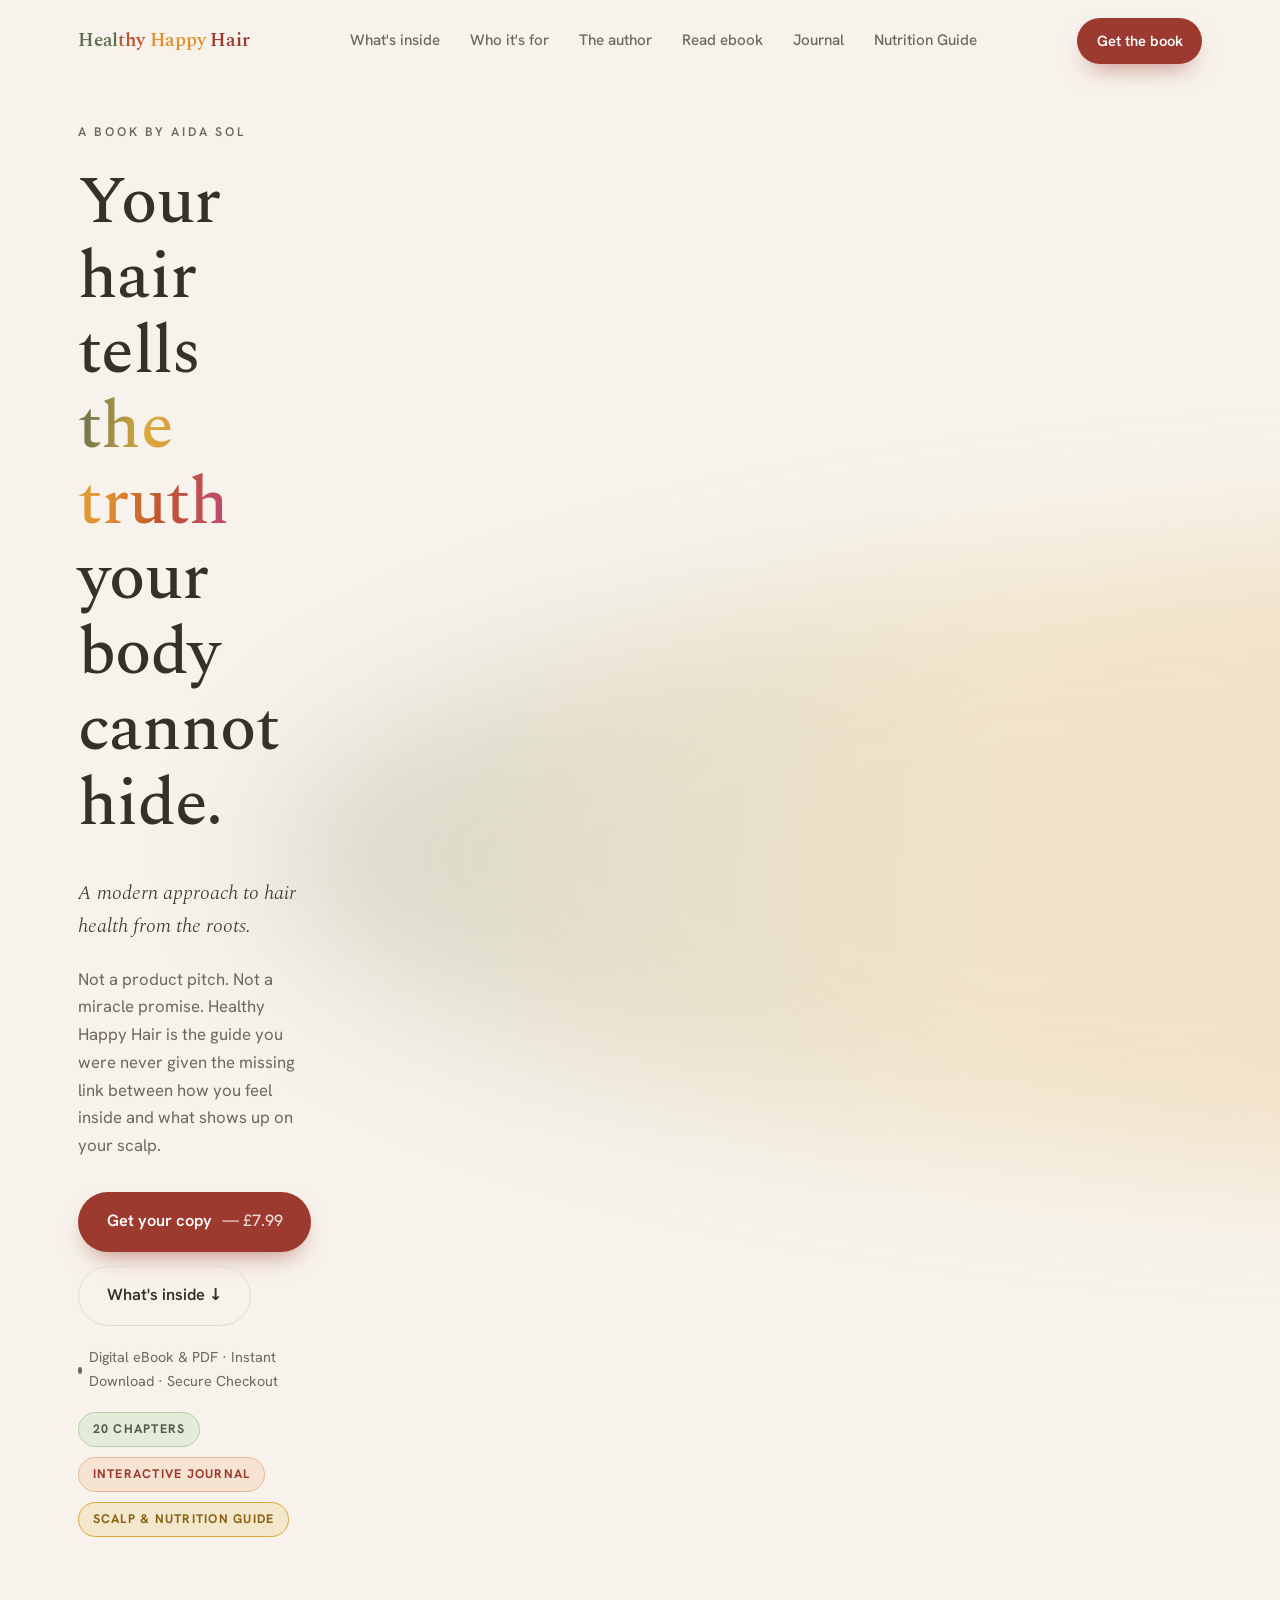
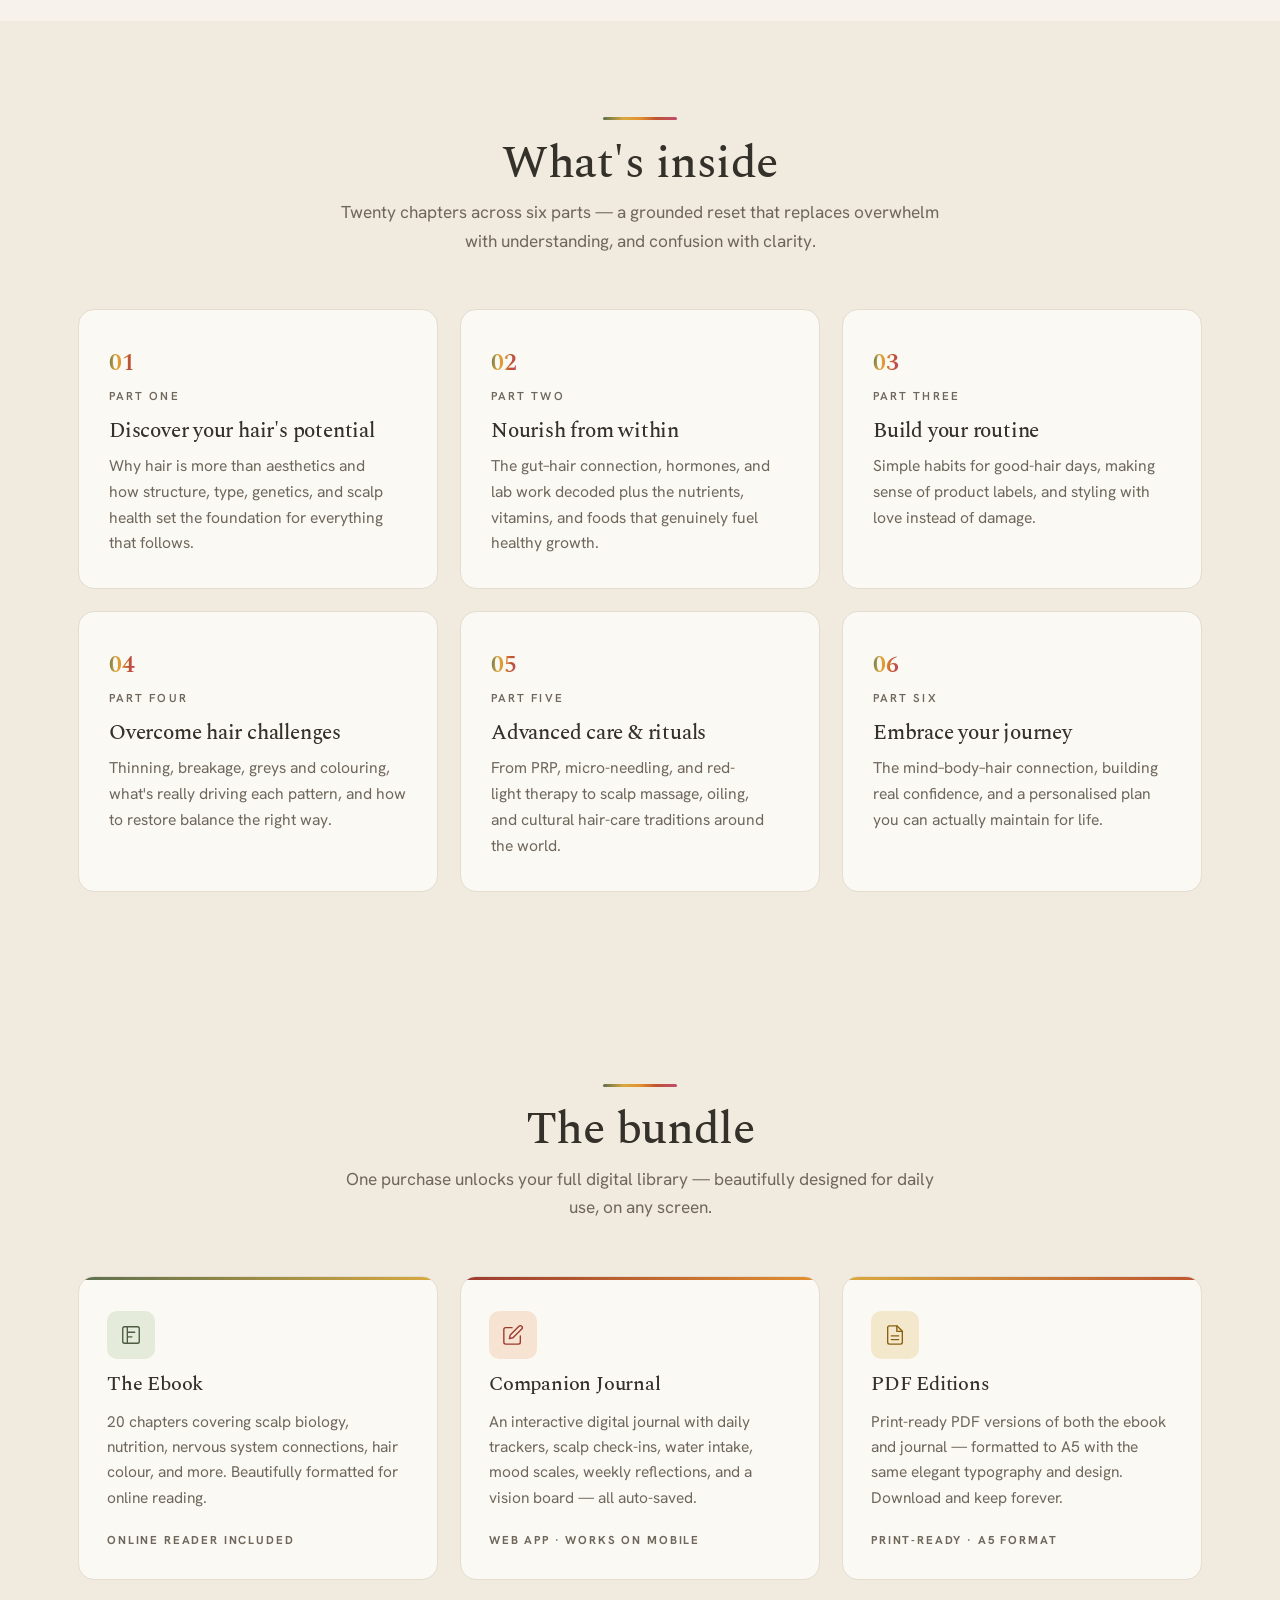
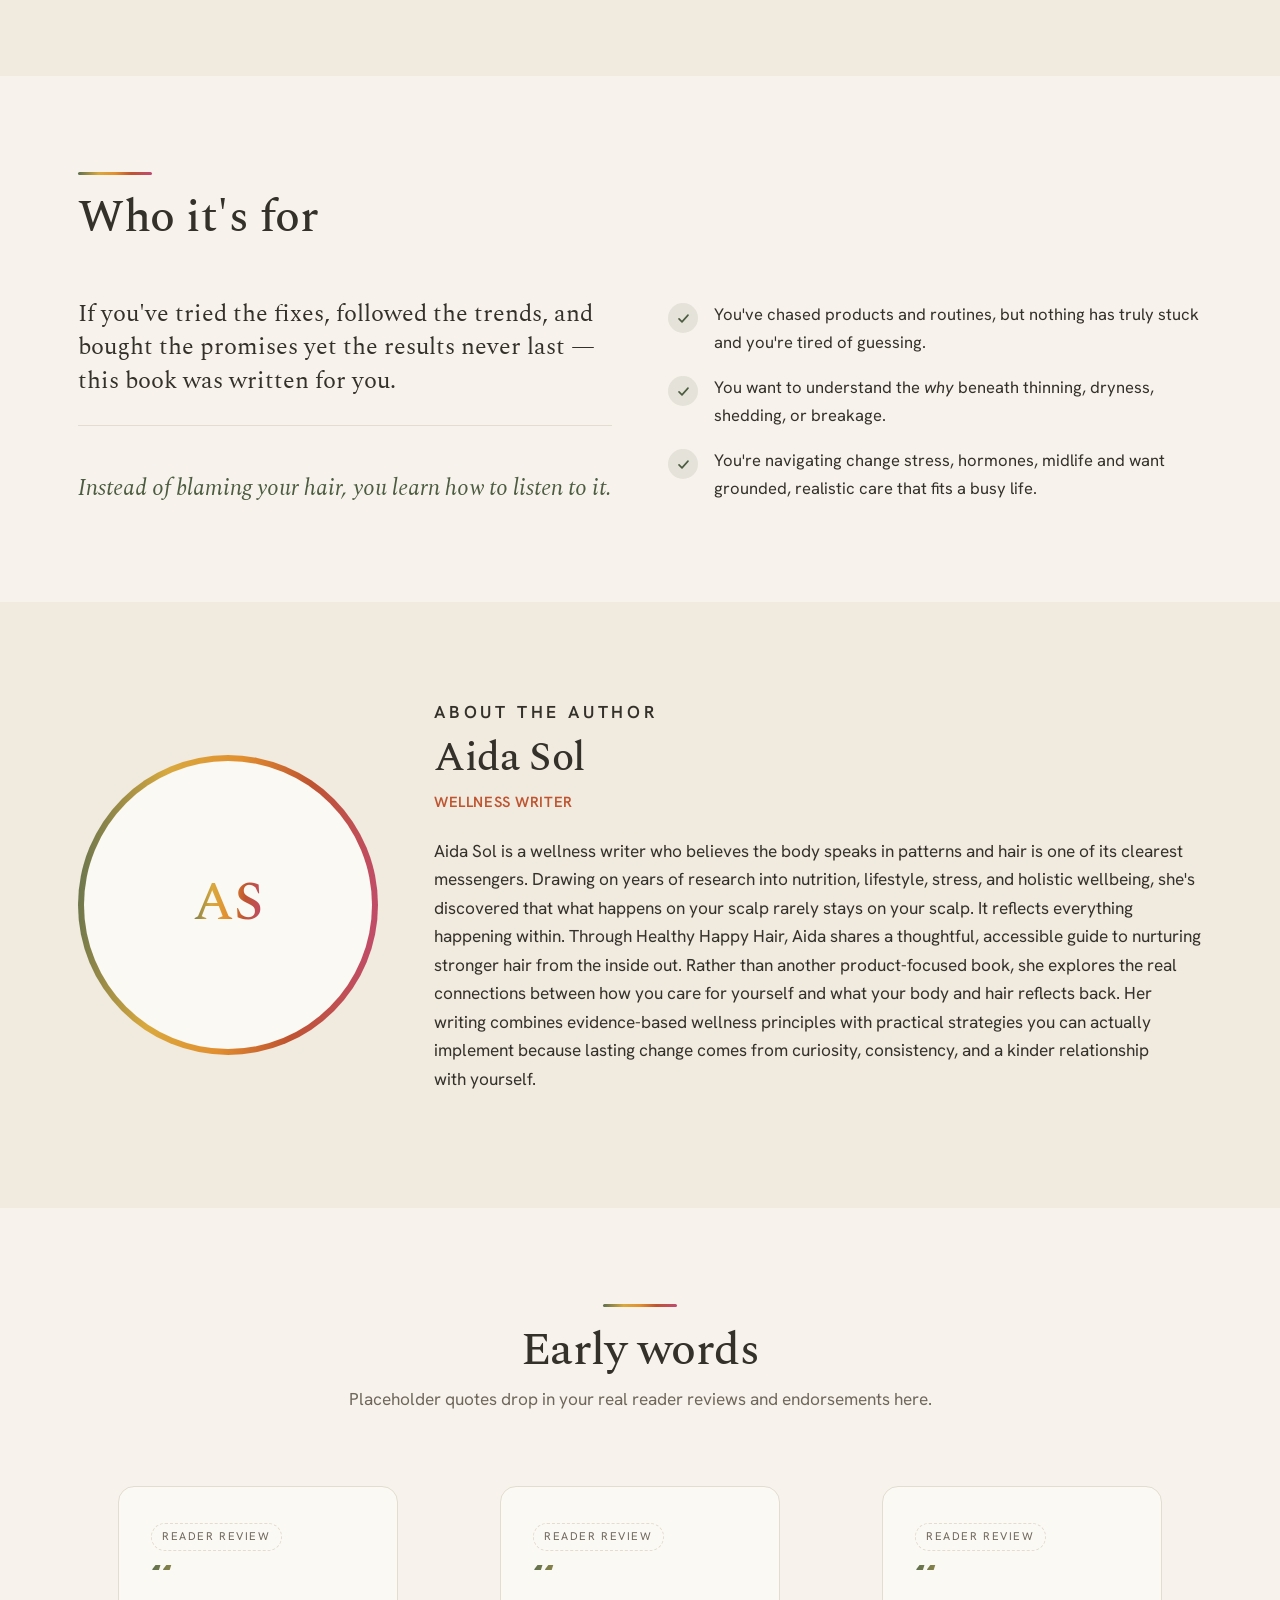
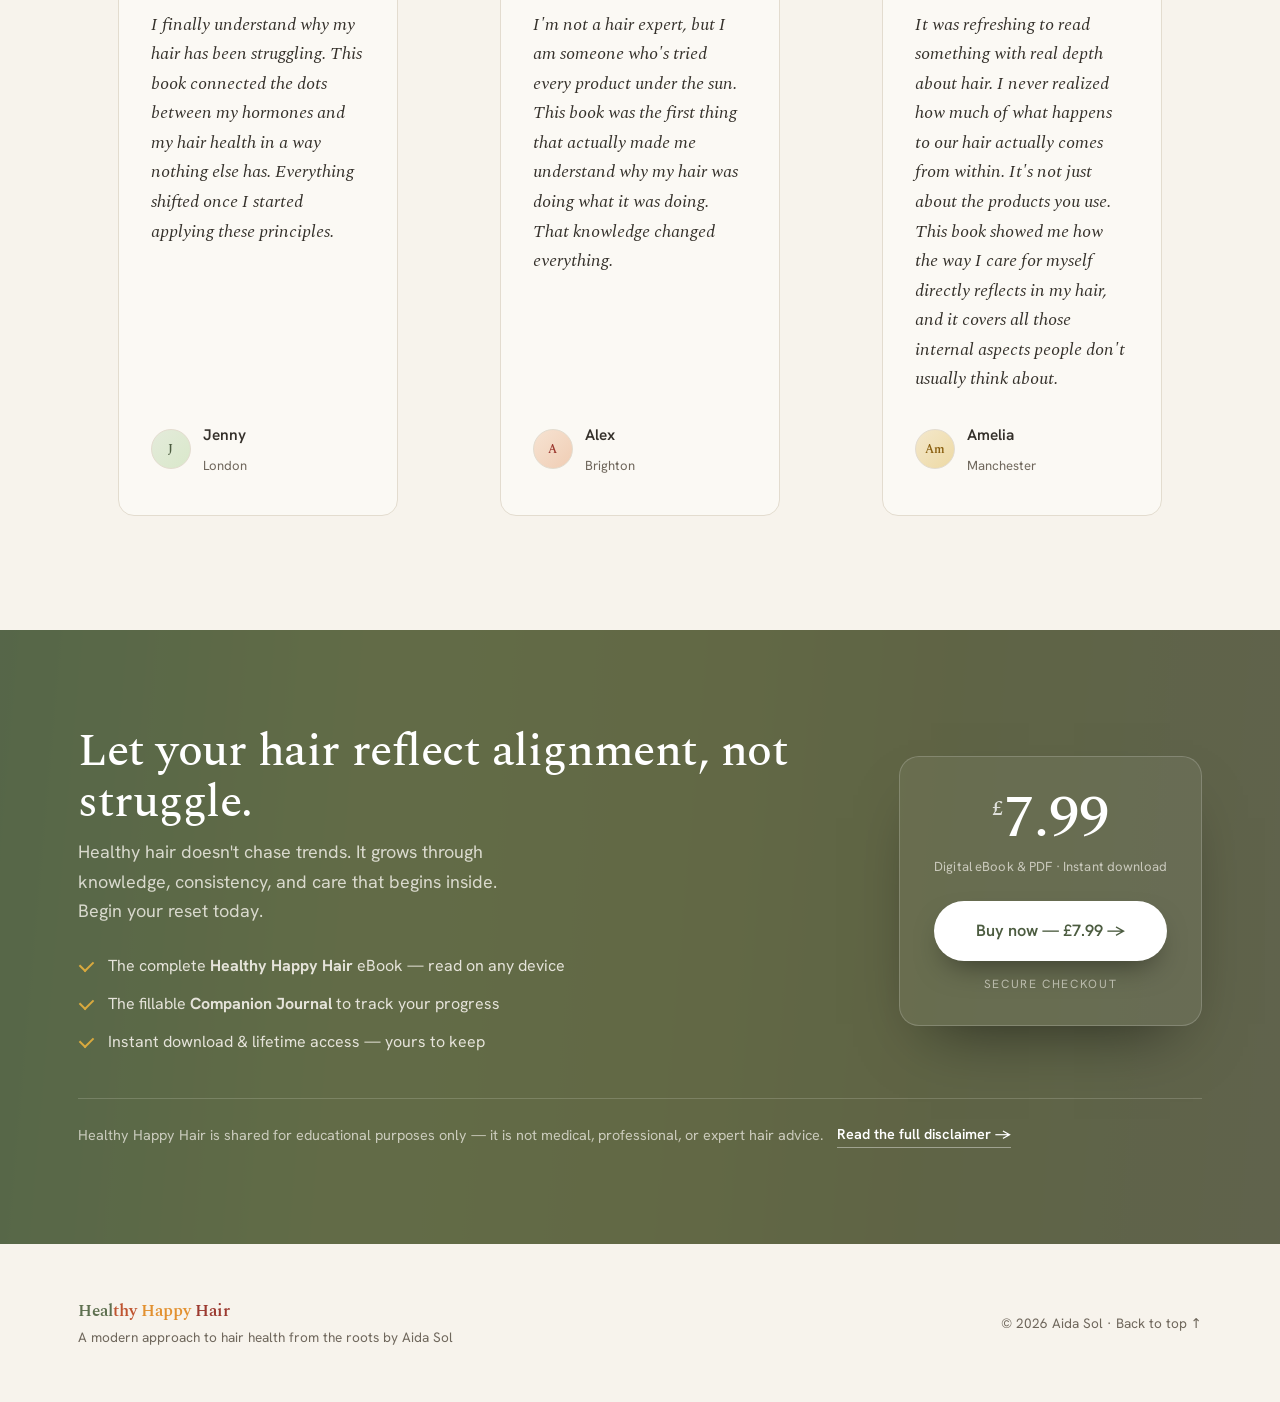
==== commit ba8dd288: "Update index.html Add Nutrition Guide link to main nav and mobile menu" ====
--- a/index.html
+++ b/index.html
@@ -1,7 +1,6 @@
 <!DOCTYPE html>
 <html lang="en">
 <head>
-<link rel="icon" type="image/png" href="/favicon.png" />
 <meta charset="UTF-8" />
 <meta name="viewport" content="width=device-width, initial-scale=1.0" />
 <title>Healthy Happy Hair — A Modern Approach to Hair Health from the Roots · Aida Sol</title>
@@ -392,6 +391,7 @@
     .buy-card .num{ font-size:2.6rem; }
   }
 </style>
+<link rel="icon" type="image/png" href="favicon.png">
 </head>
 <body>
 
@@ -400,12 +400,13 @@
   <div class="wrap nav">
     <a class="brand" href="#top" aria-label="Healthy Happy Hair"><span class="wm-heal">Heal</span><span class="wm-thy">thy</span>&nbsp;<span class="wm-happy">Happy</span>&nbsp;<span class="wm-hair">Hair</span></a>
     <nav class="nav-links">
-      <a href="#inside">What's inside</a>
-      <a href="#foryou">Who it's for</a>
-      <a href="#author">The author</a>
-      <a href="ebook/Healthy%20Happy%20Hair.html">Read ebook</a>
-      <a href="Healthy%20Happy%20Hair%20Companion%20Journal.html">Journal</a>
-    </nav>
+  <a href="#inside">What's inside</a>
+  <a href="#foryou">Who it's for</a>
+  <a href="#author">The author</a>
+  <a href="ebook/Healthy%20Happy%20Hair.html">Read ebook</a>
+  <a href="Healthy%20Happy%20Hair%20Companion%20Journal.html">Journal</a>
+  <a href="HHH%20Nutrition%20Guide%20Online.html">Nutrition Guide</a>
+</nav>
     <button class="mob-toggle" id="mobToggle" aria-label="Open menu" aria-expanded="false">
       <span></span><span></span><span></span>
     </button>
@@ -420,6 +421,7 @@
   <a href="#author" class="mob-link">The author</a>
   <a href="ebook/Healthy%20Happy%20Hair.html" class="mob-link">Read ebook</a>
   <a href="Healthy%20Happy%20Hair%20Companion%20Journal.html" class="mob-link">Journal</a>
+  <a href="HHH%20Nutrition%20Guide%20Online.html" class="mob-link">Nutrition Guide</a>
   <a class="btn btn-primary" href="#buy">Get the book</a>
 </div>
 
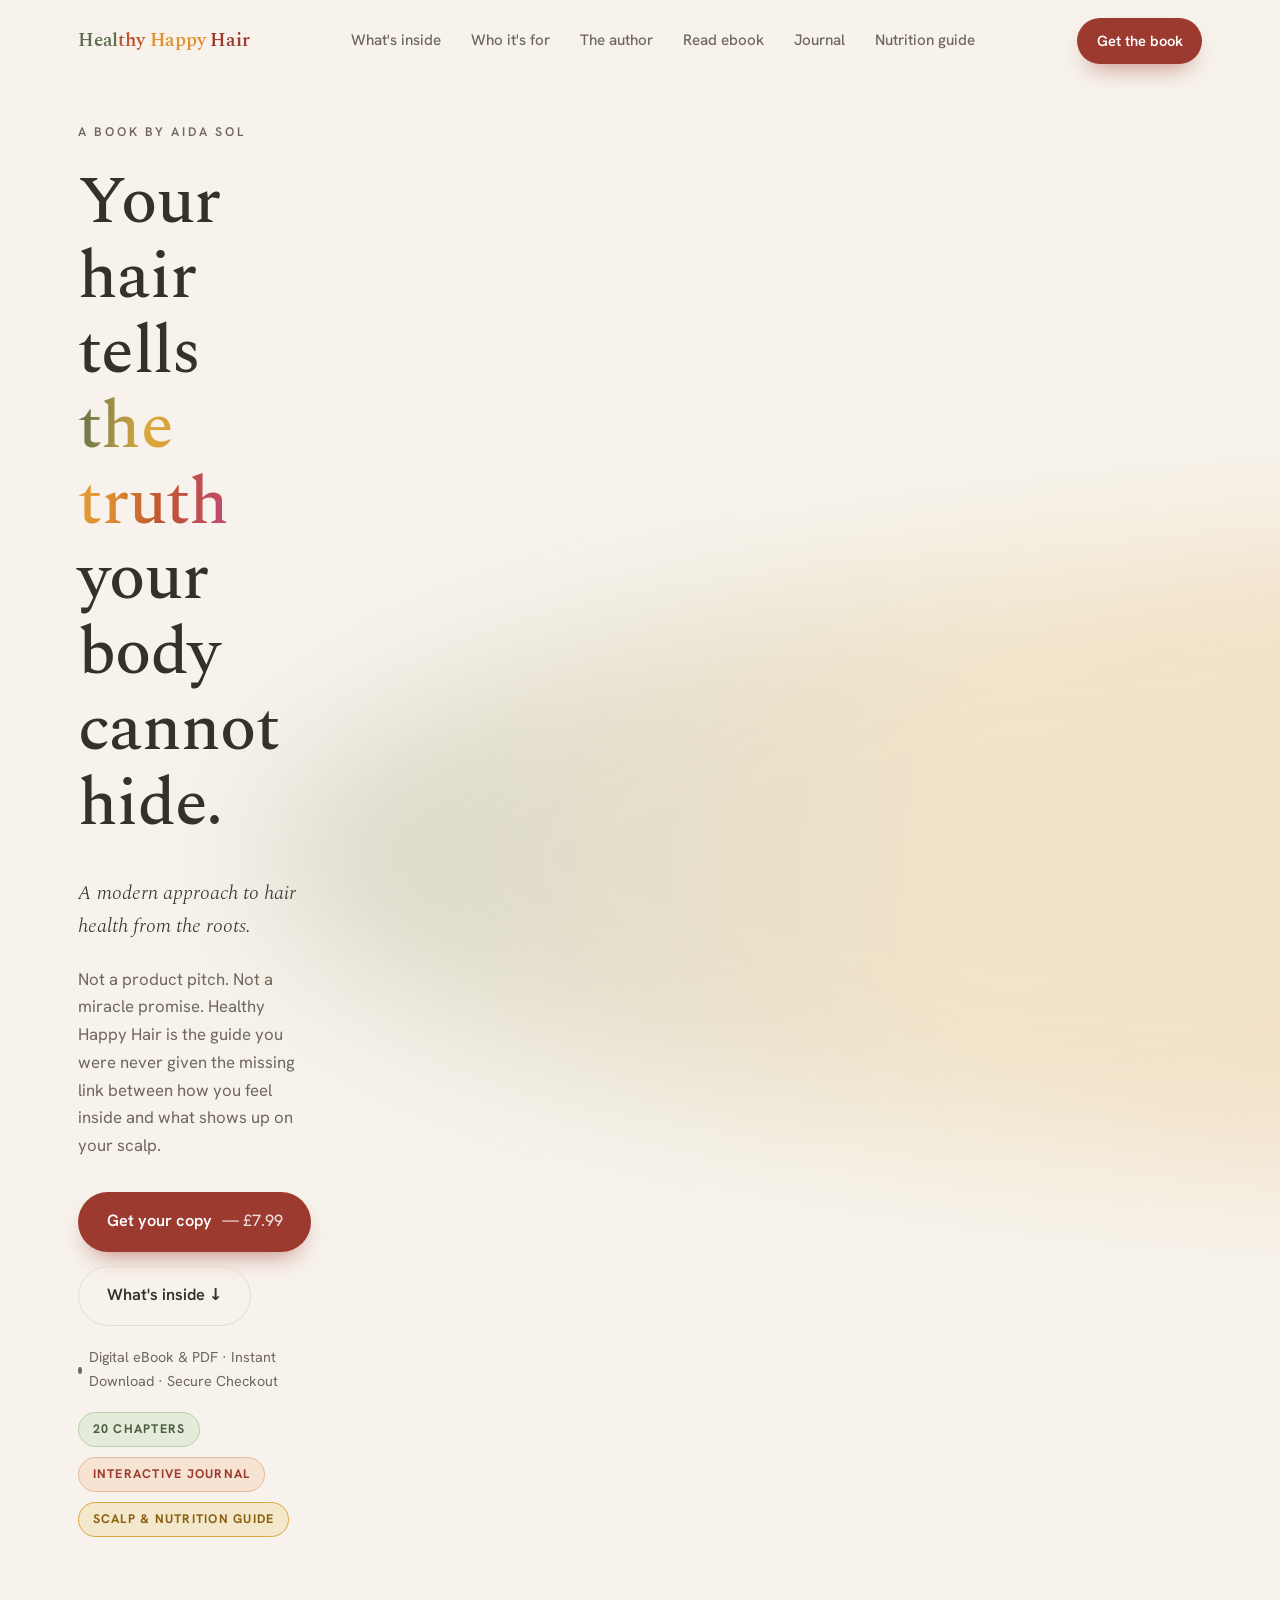
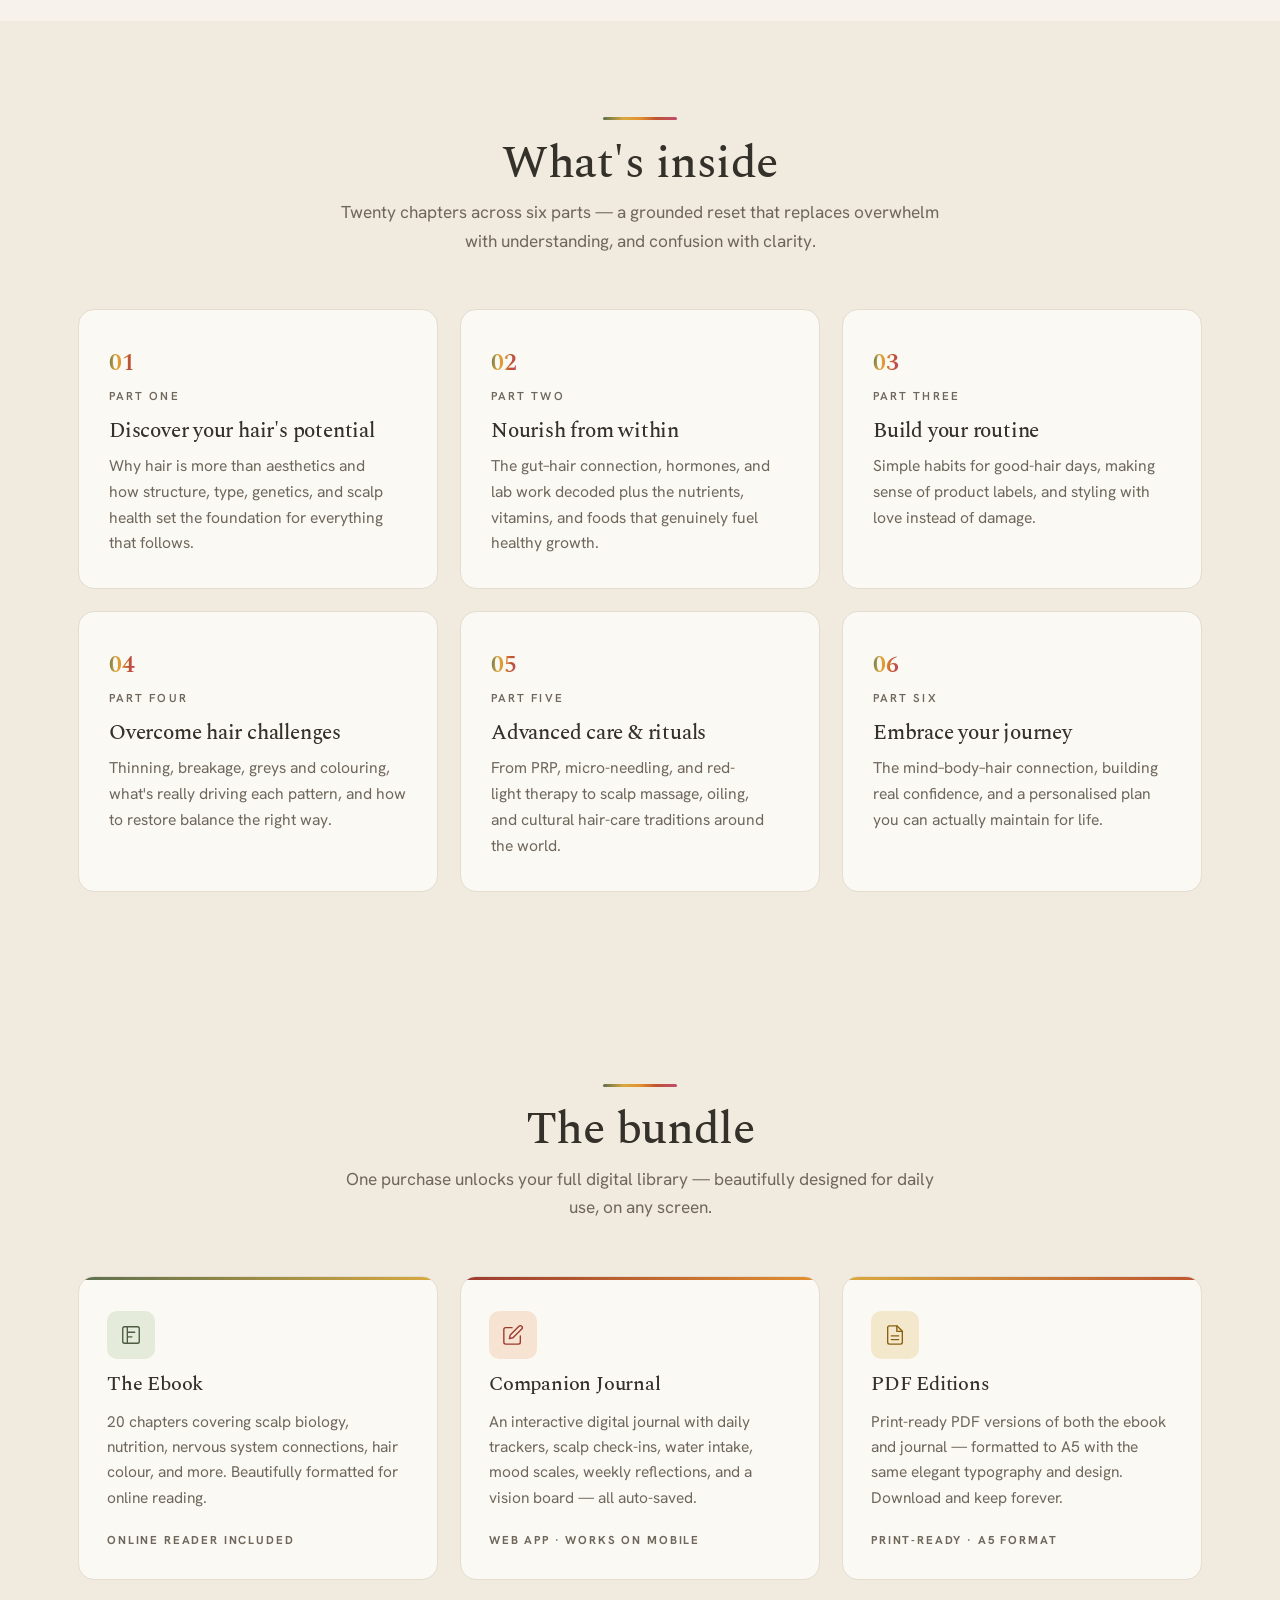
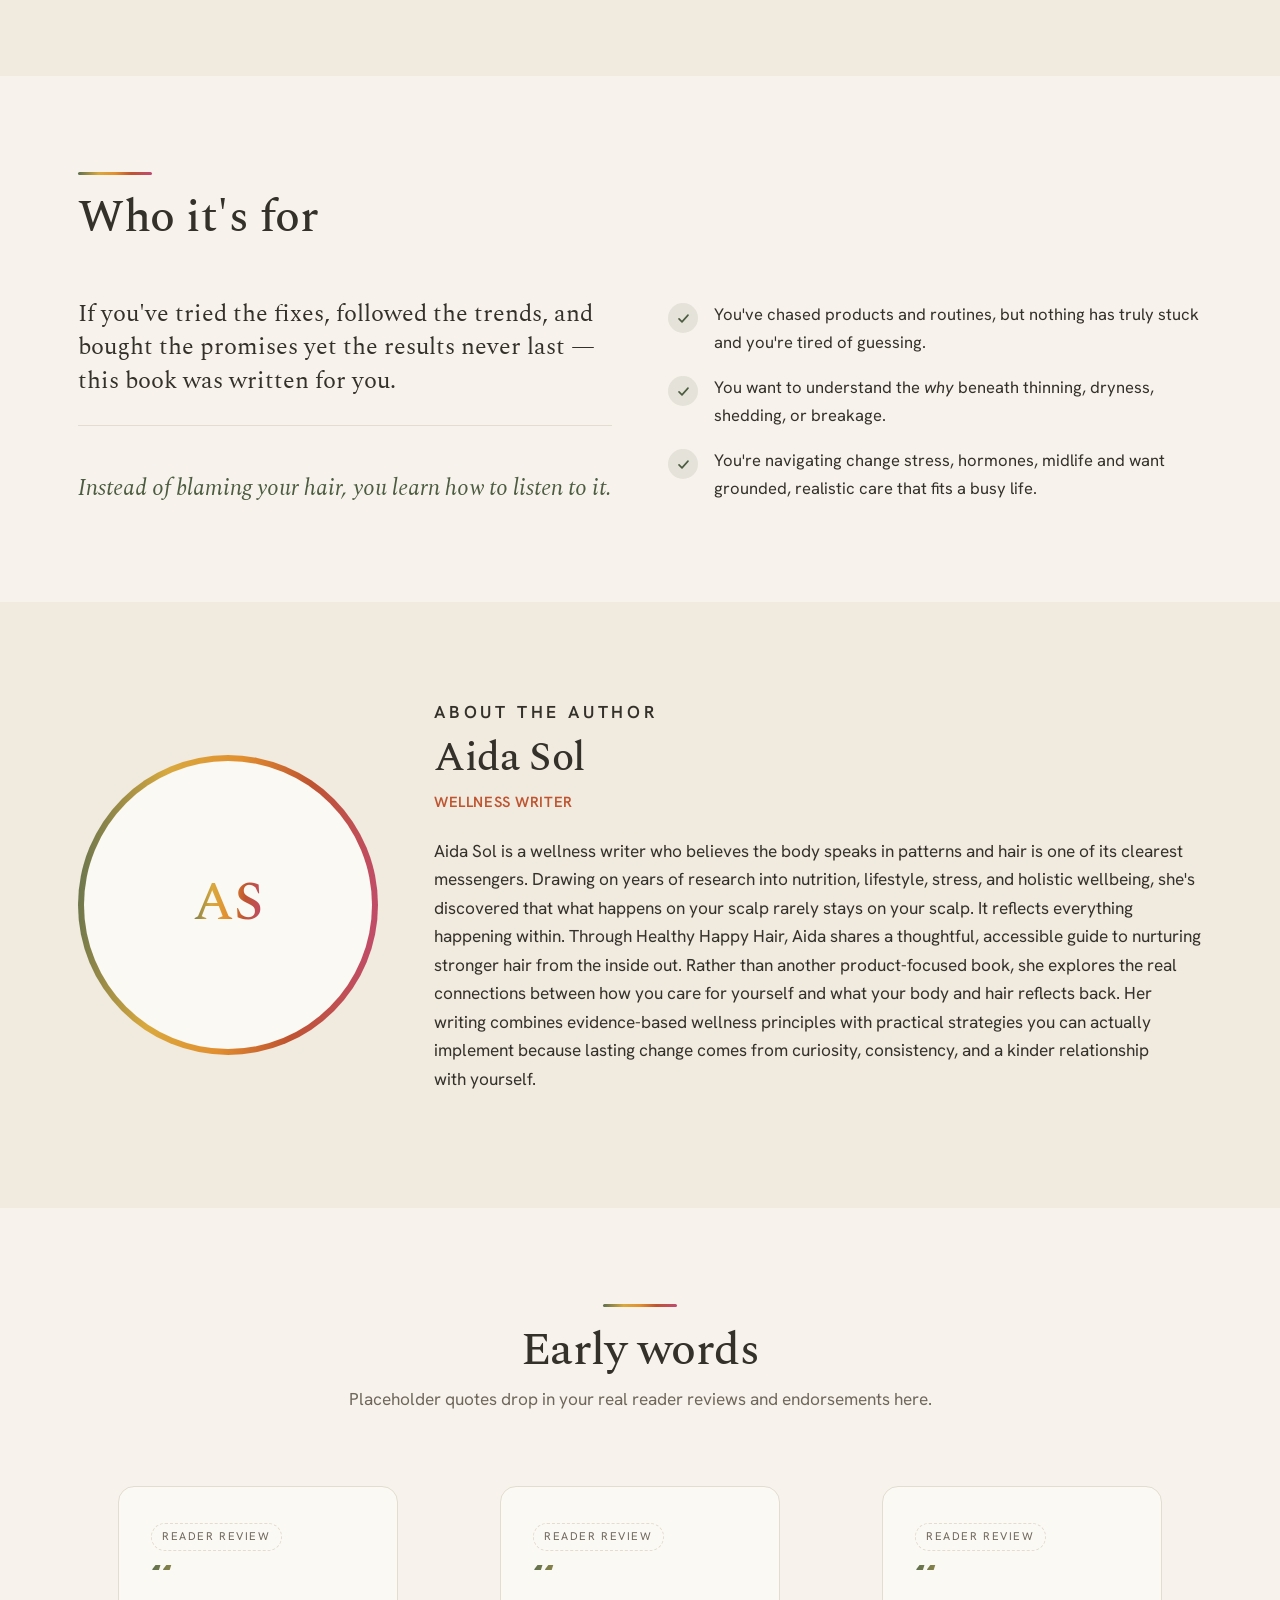
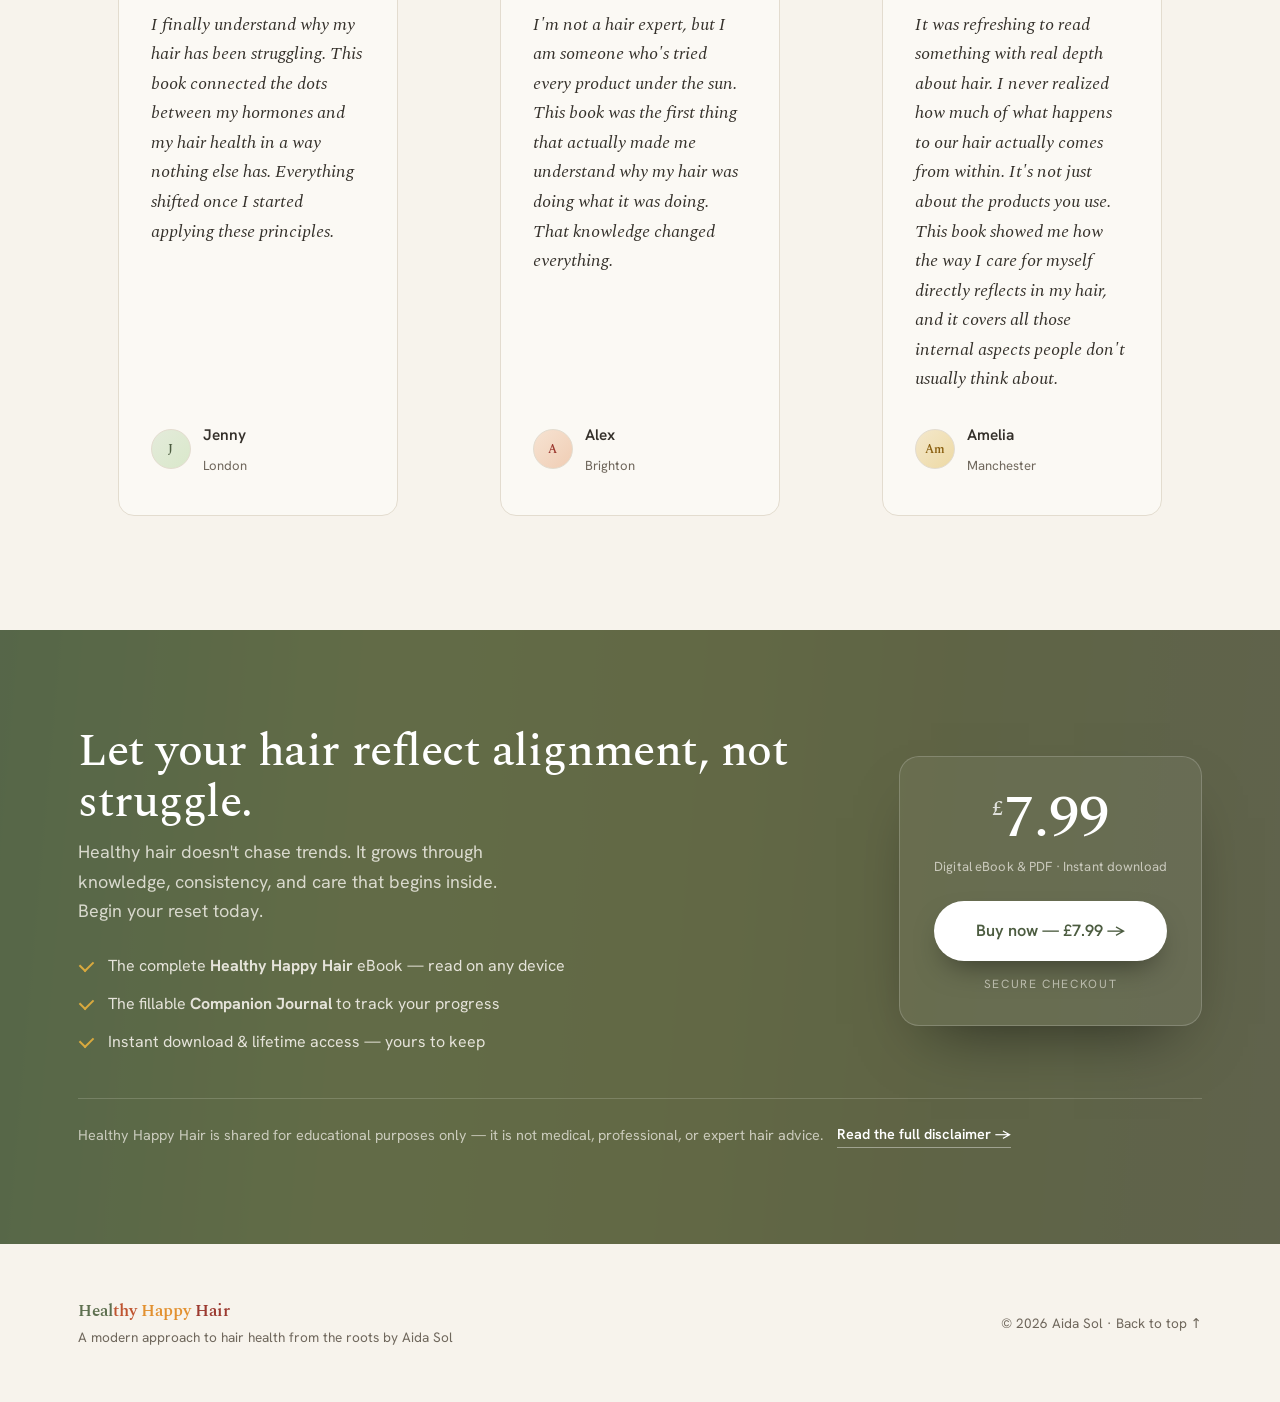
==== commit f4488739: "Update index.html Fix capitalization to match nav style (sentence case)" ====
--- a/index.html
+++ b/index.html
@@ -405,7 +405,7 @@
   <a href="#author">The author</a>
   <a href="ebook/Healthy%20Happy%20Hair.html">Read ebook</a>
   <a href="Healthy%20Happy%20Hair%20Companion%20Journal.html">Journal</a>
-  <a href="HHH%20Nutrition%20Guide%20Online.html">Nutrition Guide</a>
+  <a href="HHH%20Nutrition%20Guide%20Online.html">Nutrition guide</a>
 </nav>
     <button class="mob-toggle" id="mobToggle" aria-label="Open menu" aria-expanded="false">
       <span></span><span></span><span></span>
@@ -421,7 +421,7 @@
   <a href="#author" class="mob-link">The author</a>
   <a href="ebook/Healthy%20Happy%20Hair.html" class="mob-link">Read ebook</a>
   <a href="Healthy%20Happy%20Hair%20Companion%20Journal.html" class="mob-link">Journal</a>
-  <a href="HHH%20Nutrition%20Guide%20Online.html" class="mob-link">Nutrition Guide</a>
+  <a href="HHH%20Nutrition%20Guide%20Online.html" class="mob-link">Nutrition guide</a>
   <a class="btn btn-primary" href="#buy">Get the book</a>
 </div>
 
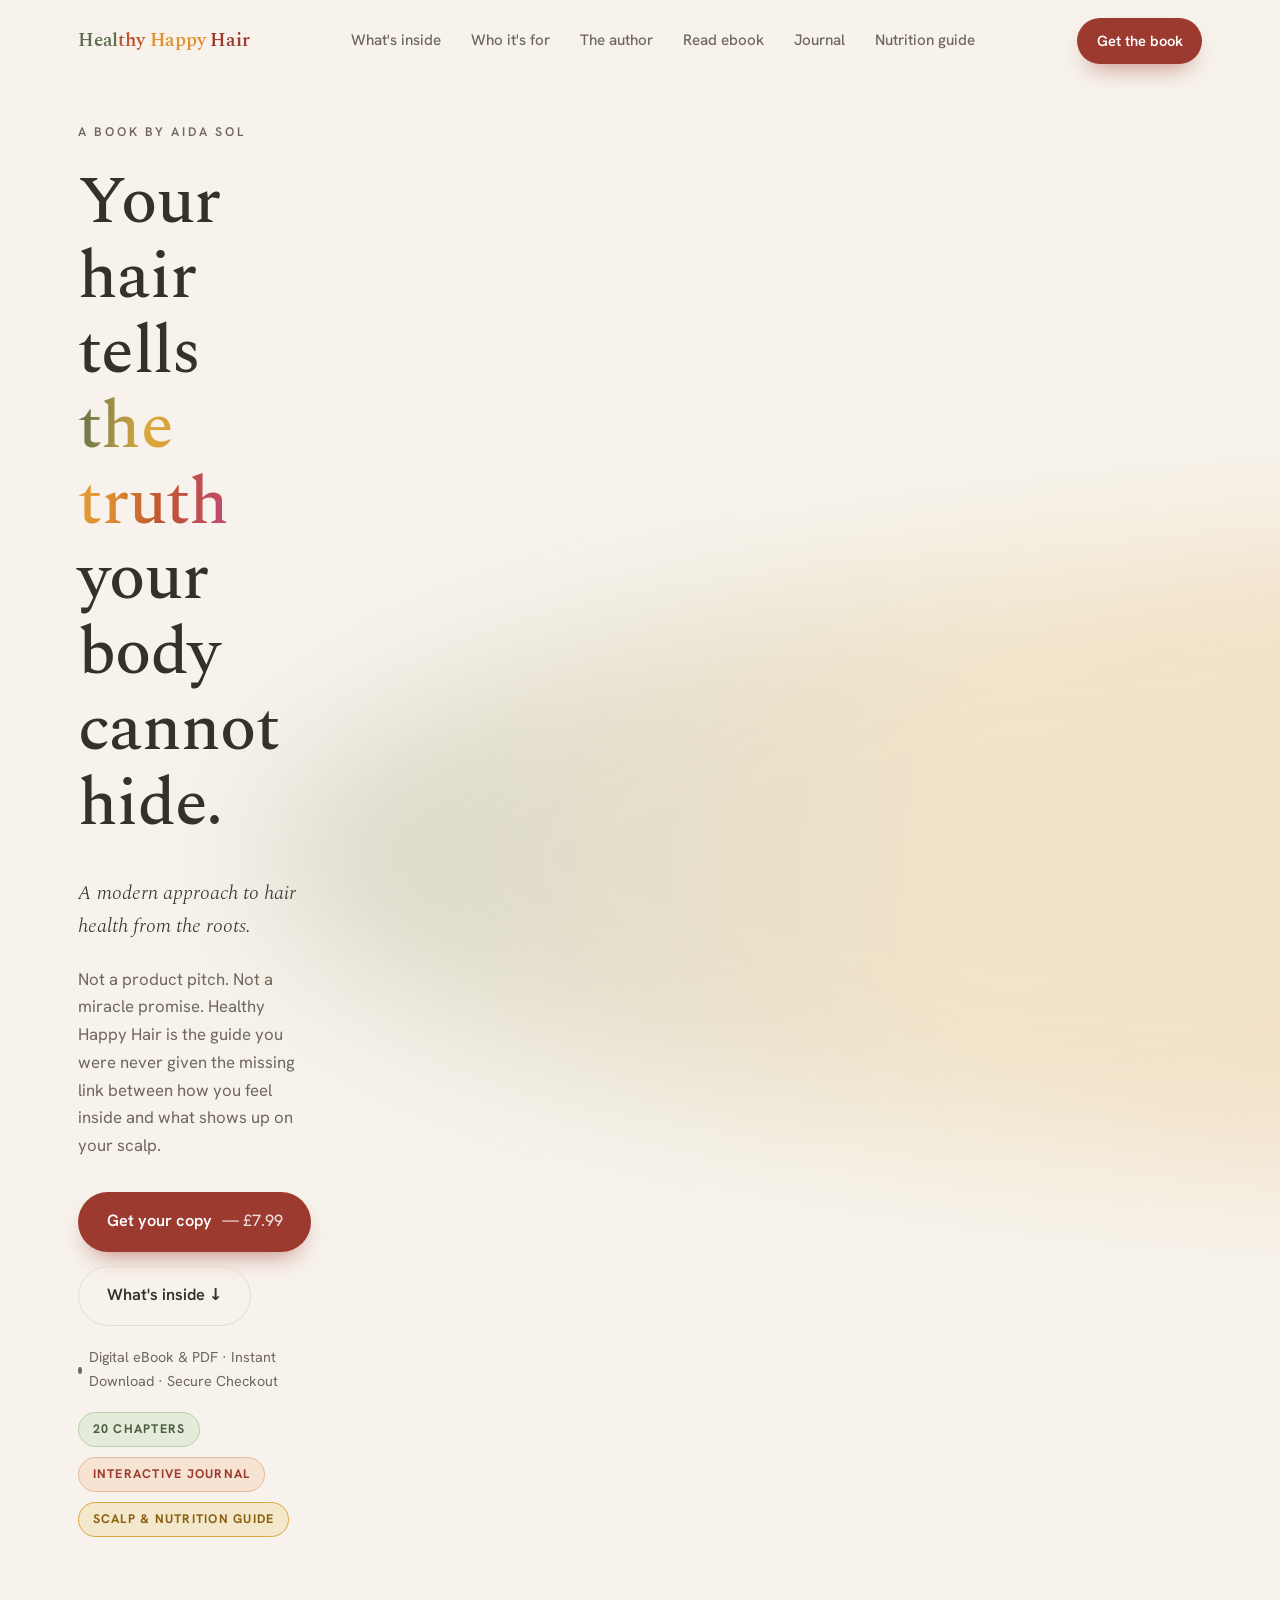
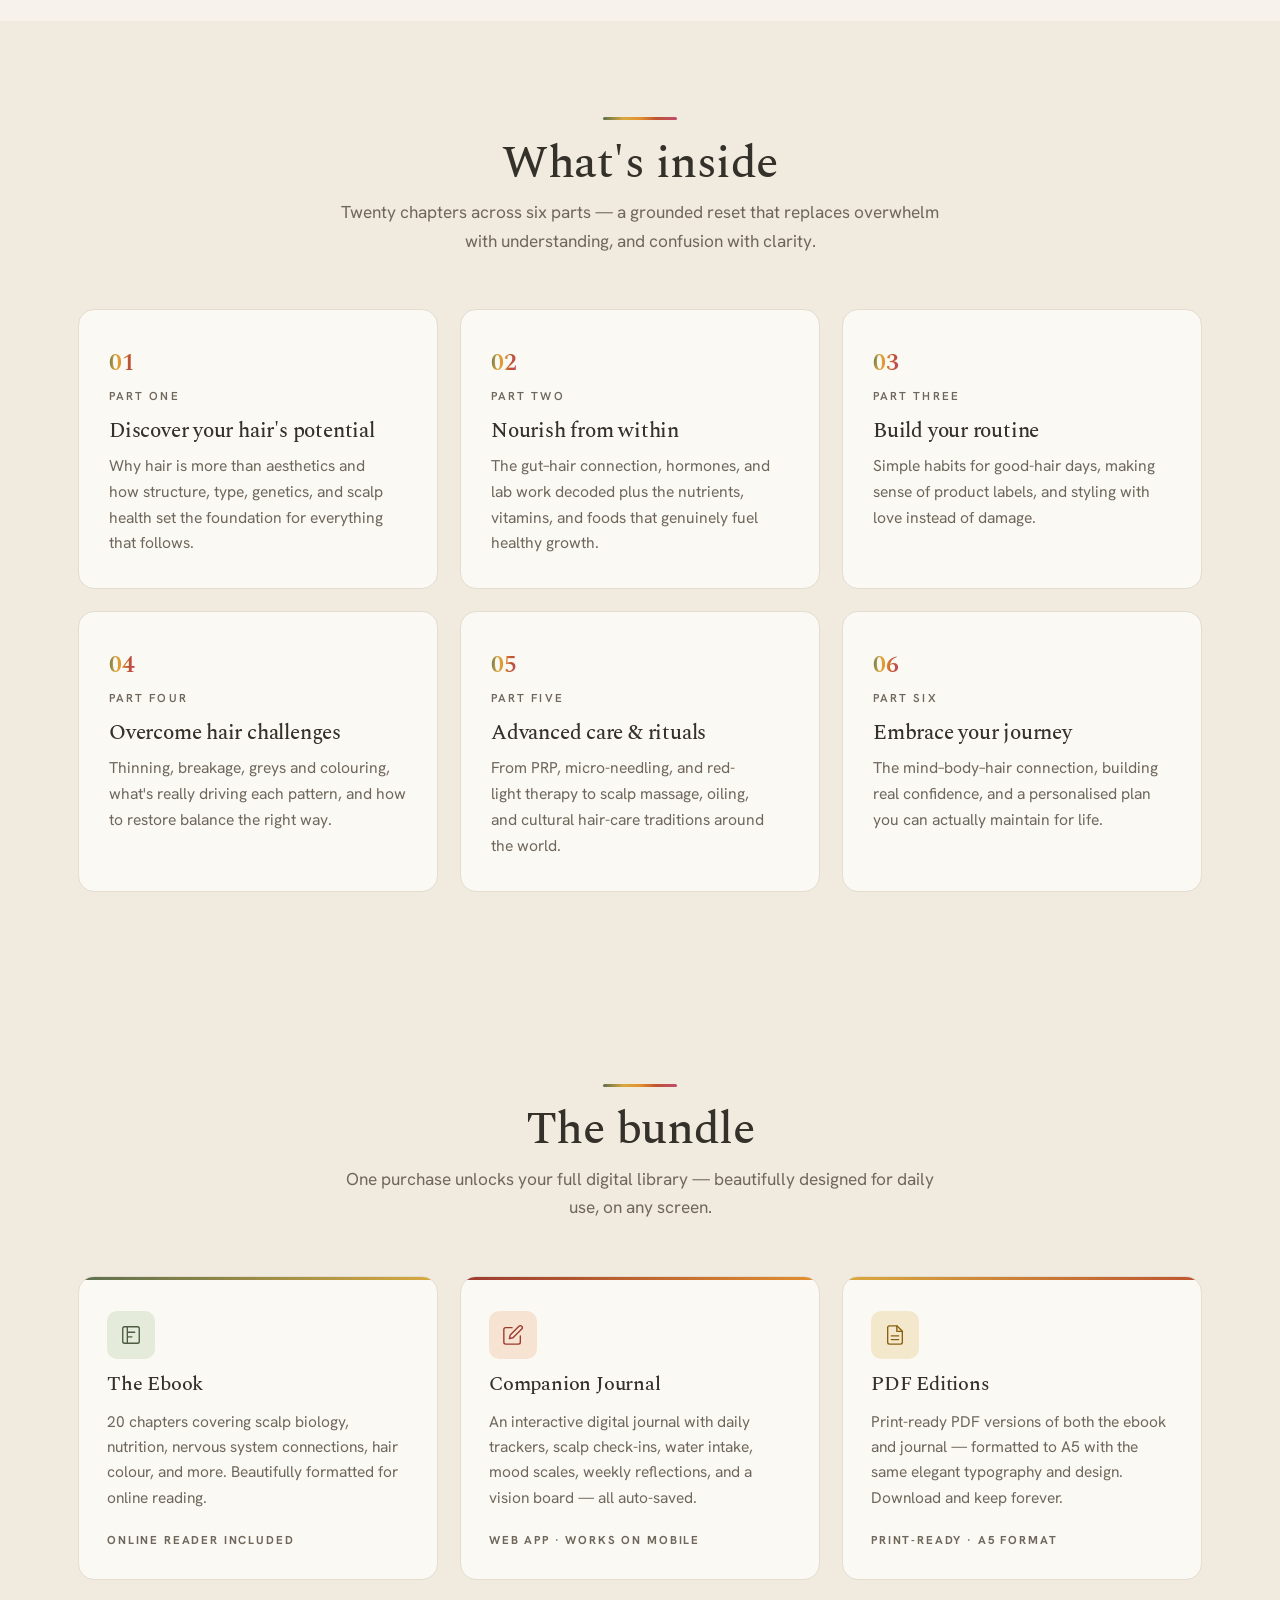
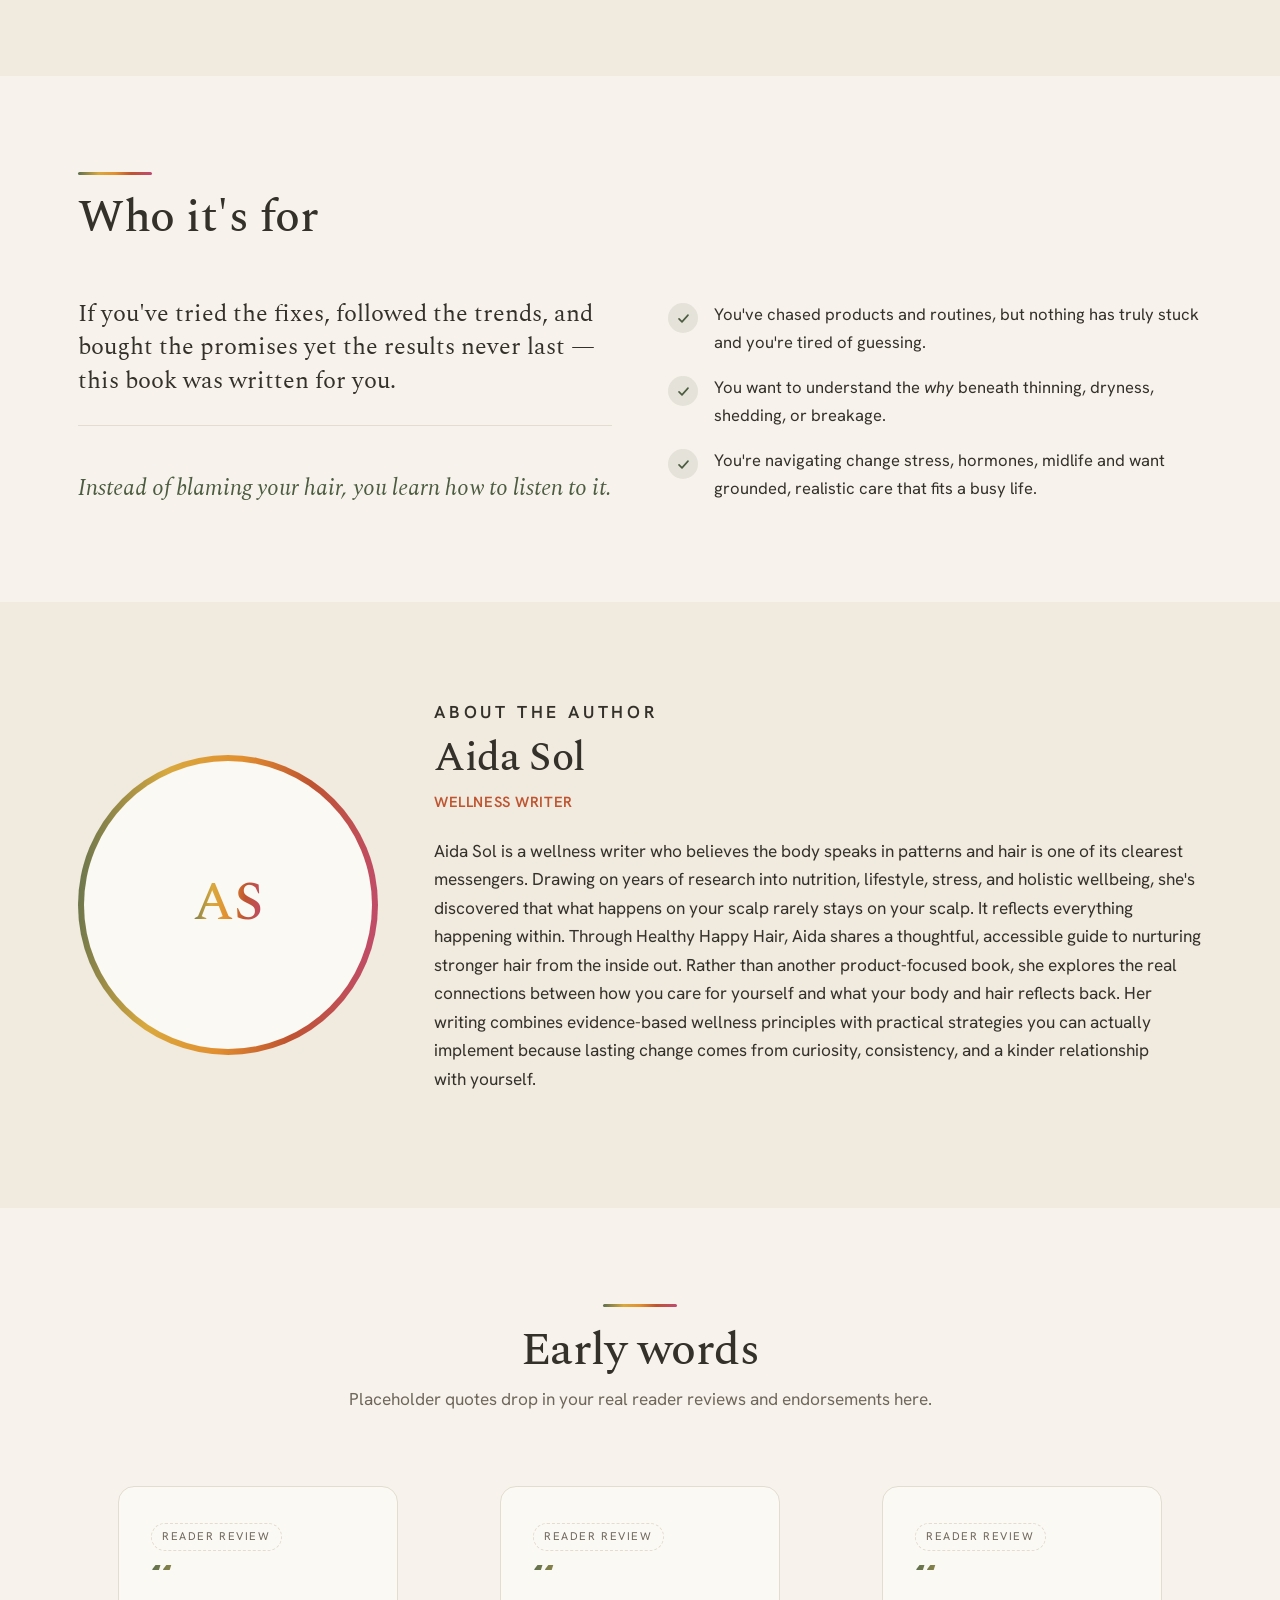
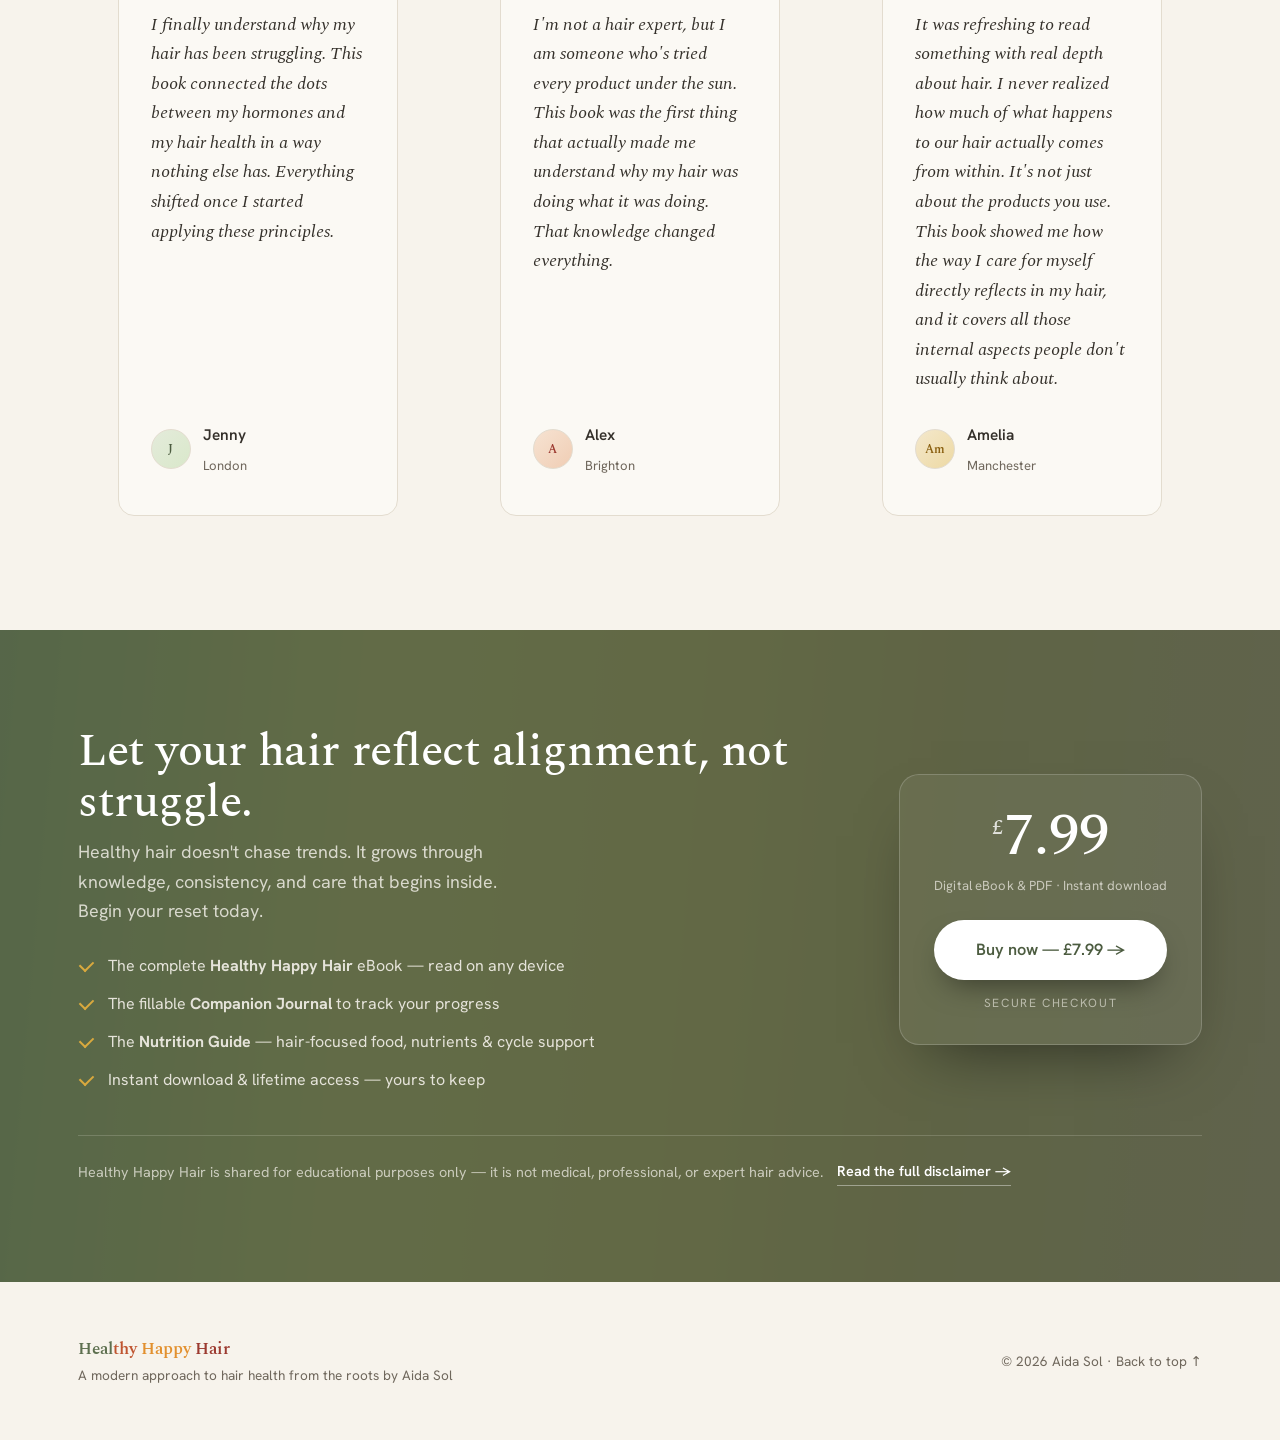
==== commit ee114344: "Update index.html Add Nutrition Guide to buy section checklist" ====
--- a/index.html
+++ b/index.html
@@ -650,6 +650,7 @@
         <ul class="buy-includes">
           <li>The complete <strong>Healthy Happy Hair</strong> eBook — read on any device</li>
           <li>The fillable <strong>Companion Journal</strong> to track your progress</li>
+          <li>The <strong>Nutrition Guide</strong> — hair-focused food, nutrients &amp; cycle support</li>
           <li>Instant download &amp; lifetime access — yours to keep</li>
         </ul>
       </div>
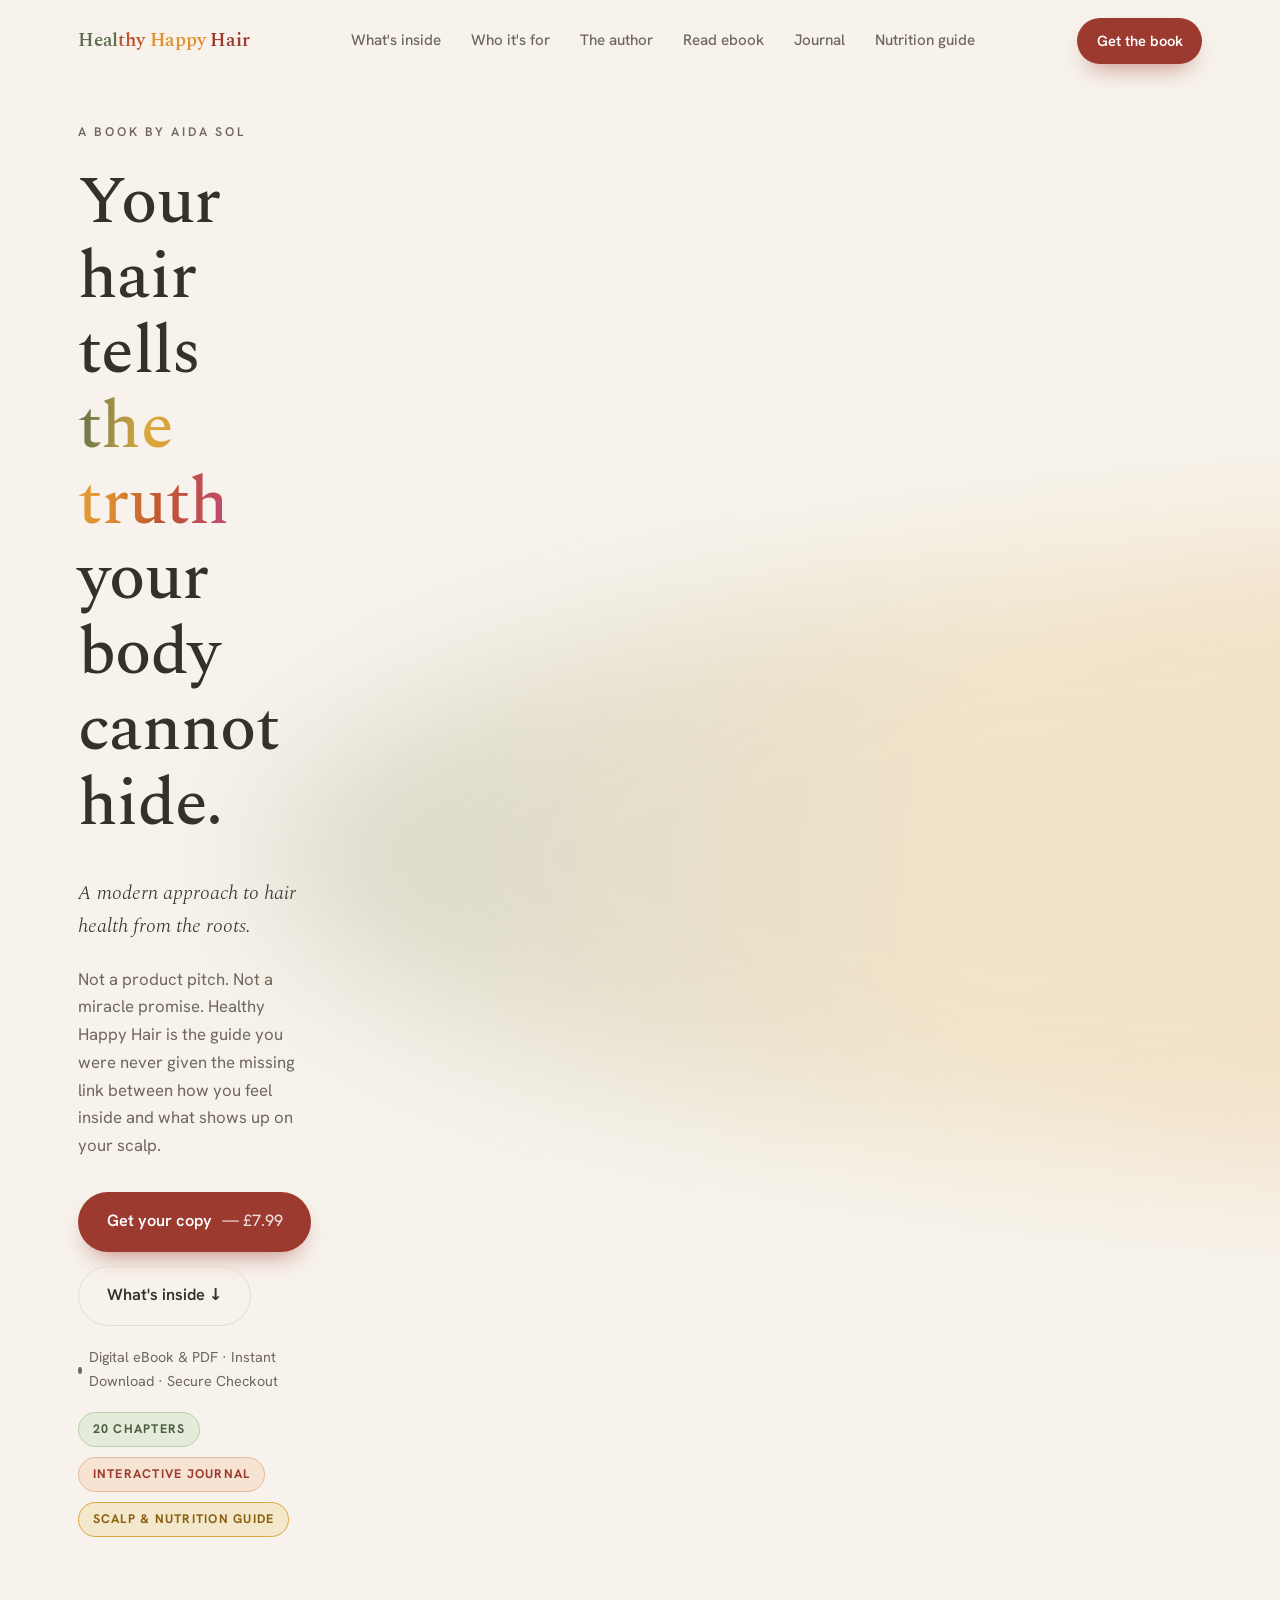
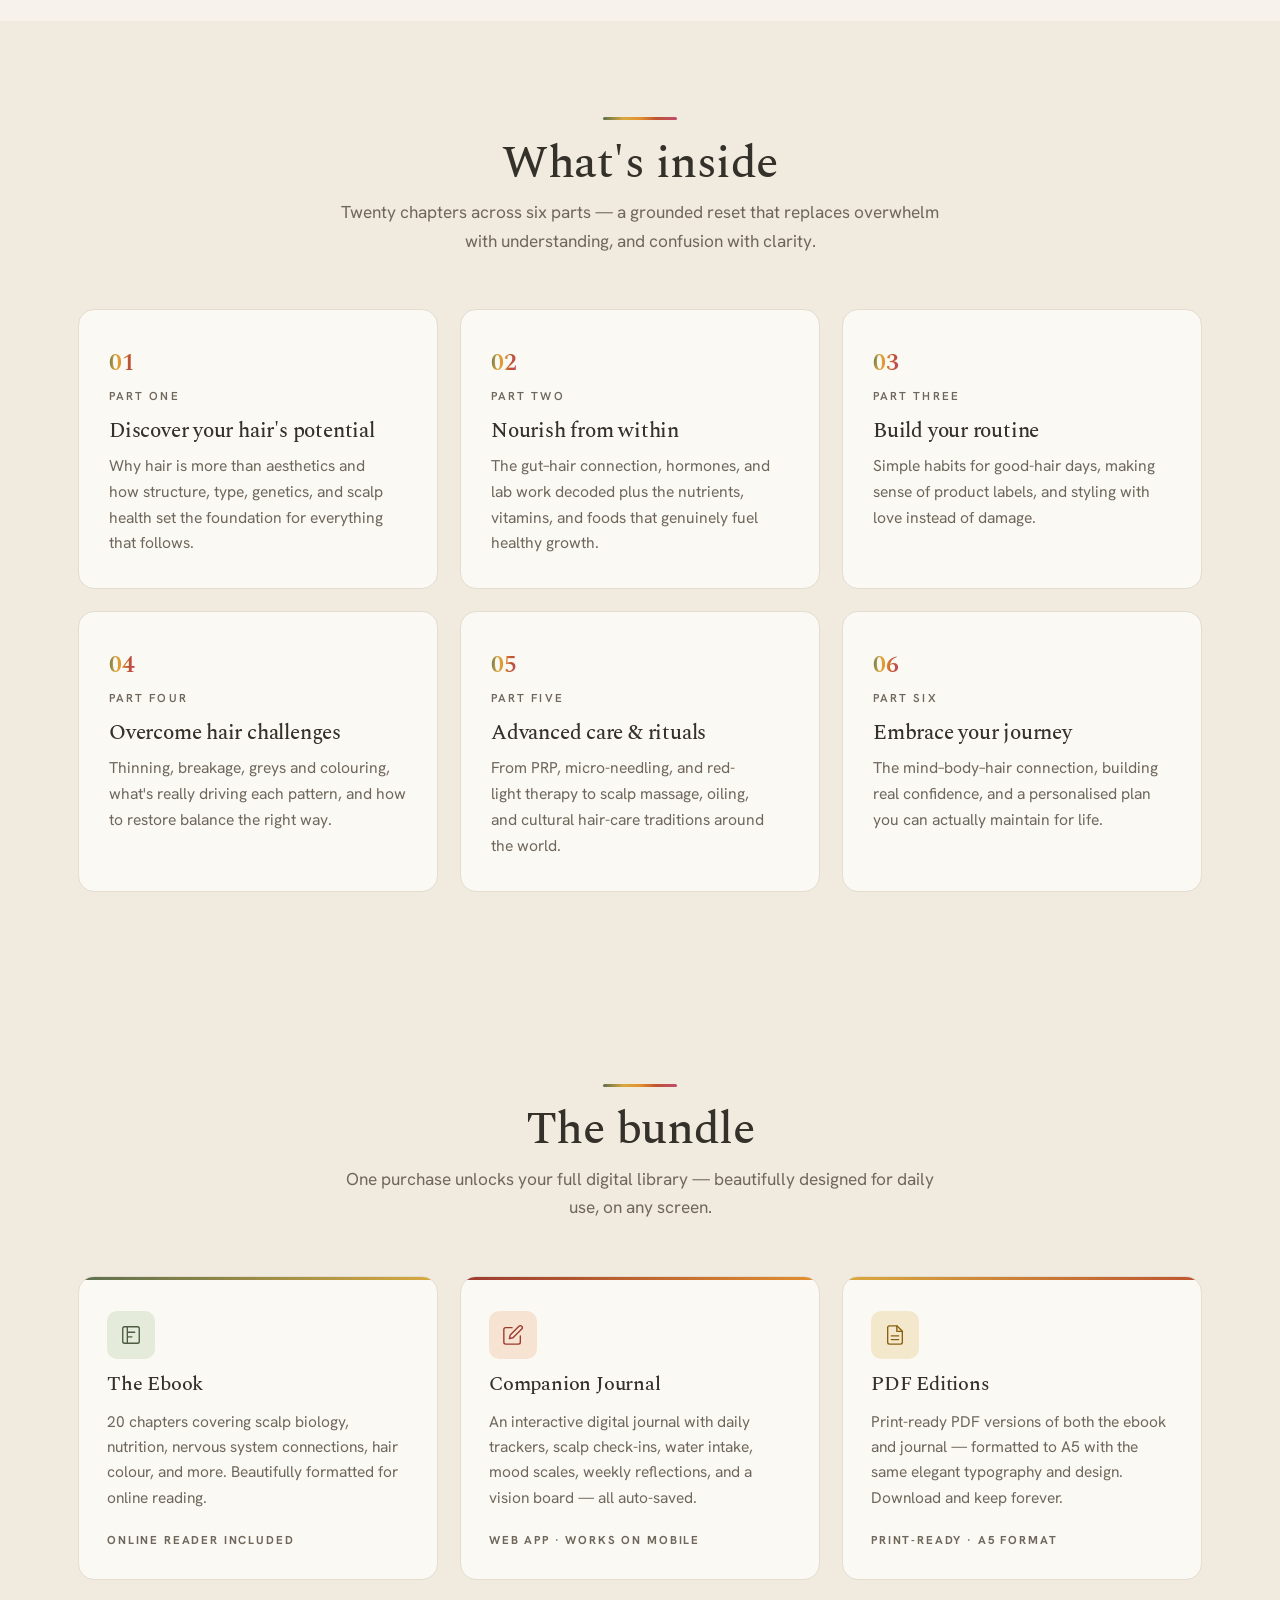
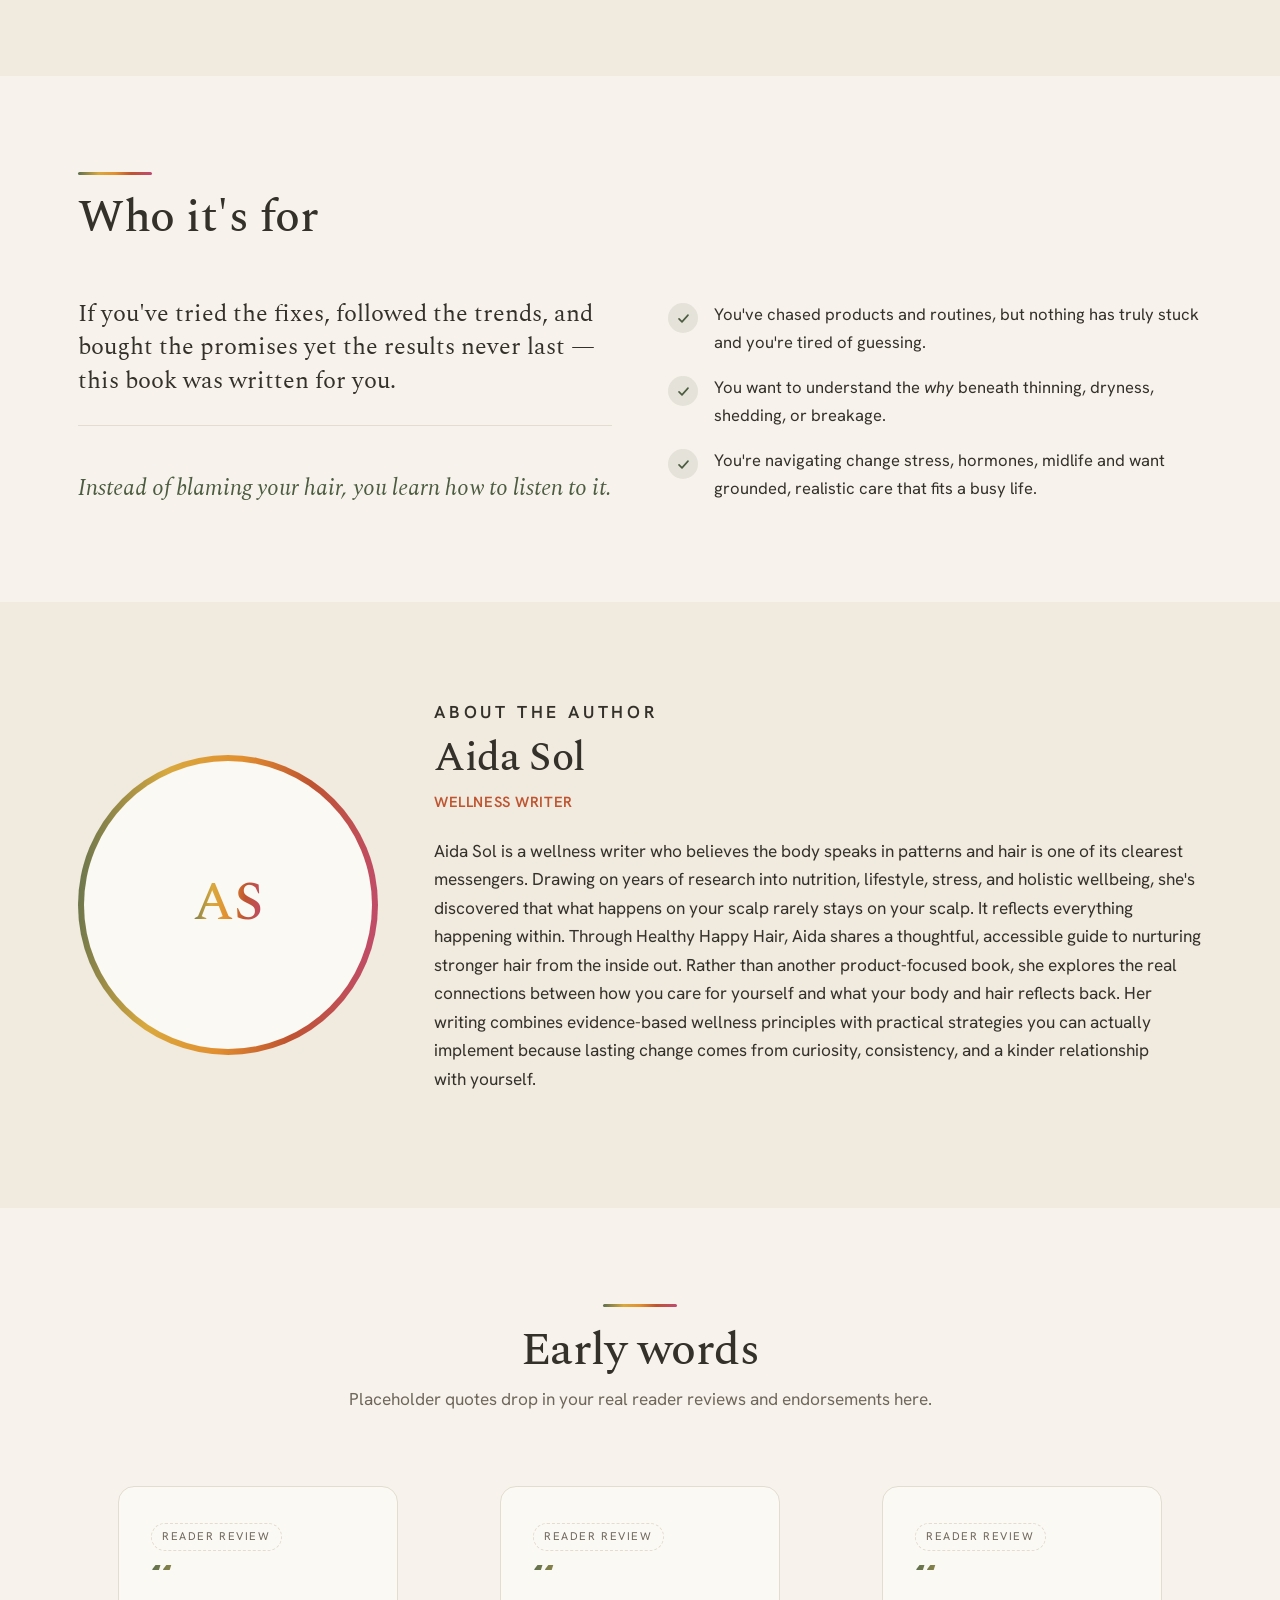
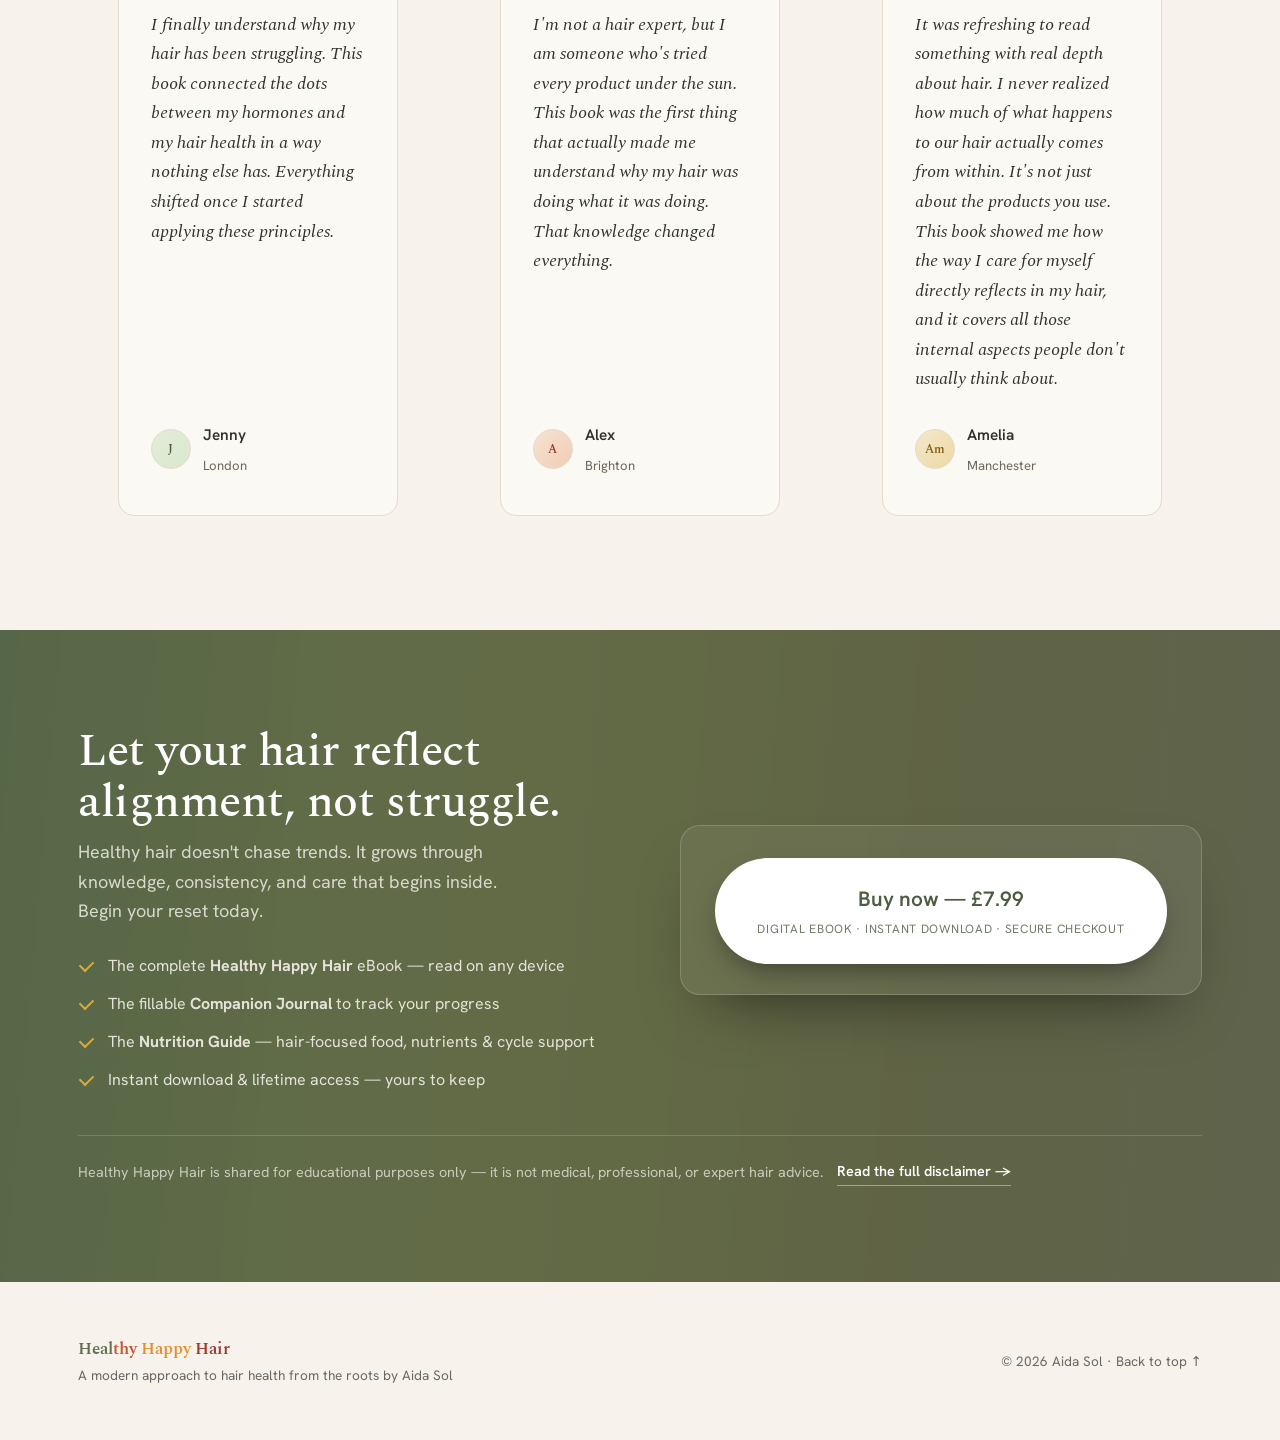
==== commit 6c7a0db7: "Update index.html Simplify buy card to single unified button with price and details" ====
--- a/index.html
+++ b/index.html
@@ -656,10 +656,10 @@
       </div>
       <div class="buy-price reveal">
         <div class="buy-card">
-          <div class="num"><small>£</small>7.99</div>
-          <div class="ship">Digital eBook &amp; PDF · Instant download</div>
-          <a class="btn btn-buy" href="#" data-checkout aria-label="Buy Healthy Happy Hair">Buy now — £7.99 →</a>
-          <div class="buy-secure">Secure checkout</div>
+          <a class="btn btn-buy" href="#" data-checkout aria-label="Buy Healthy Happy Hair" style="font-size:1.3rem;padding:1.1em 2em;flex-direction:column;gap:.2em;">
+            <span>Buy now — £7.99</span>
+            <span style="font-size:.75rem;font-weight:400;opacity:.8;letter-spacing:.06em;text-transform:uppercase;">Digital eBook · Instant download · Secure checkout</span>
+          </a>
         </div>
       </div>
     </div>
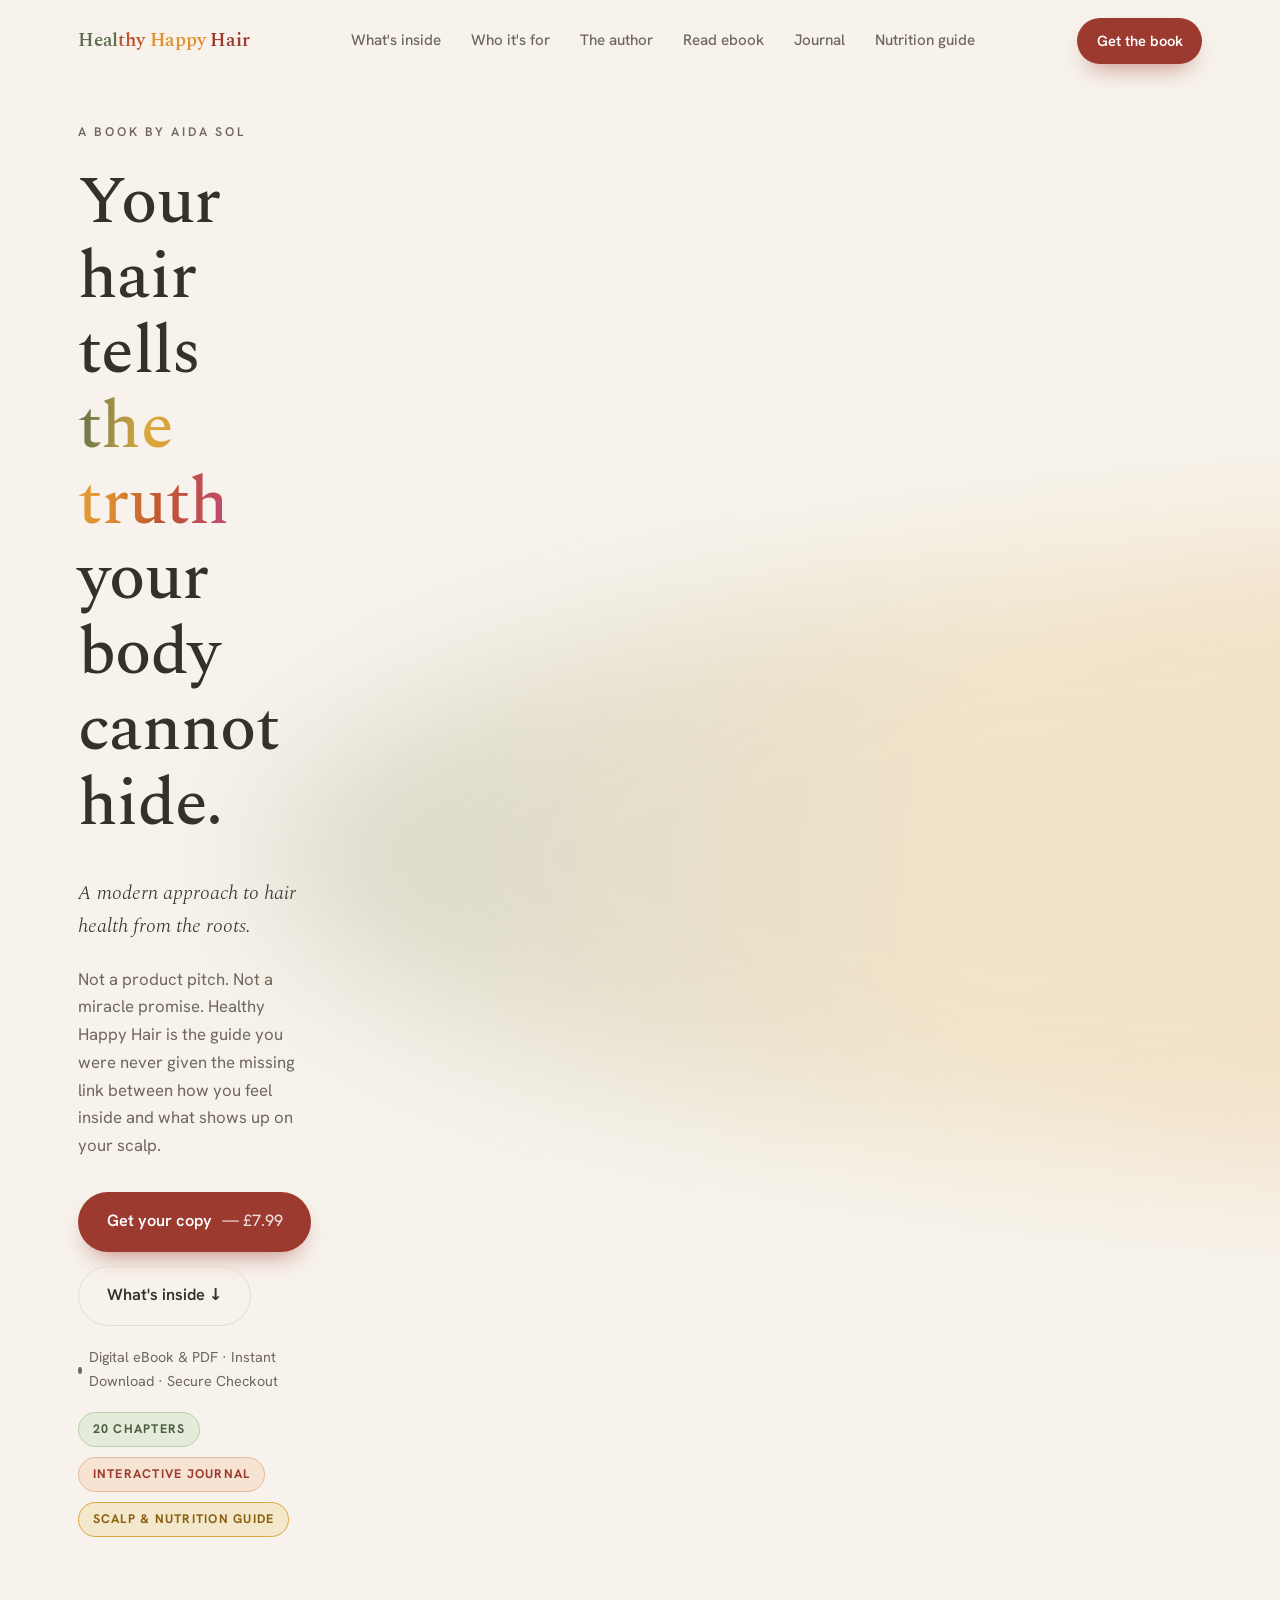
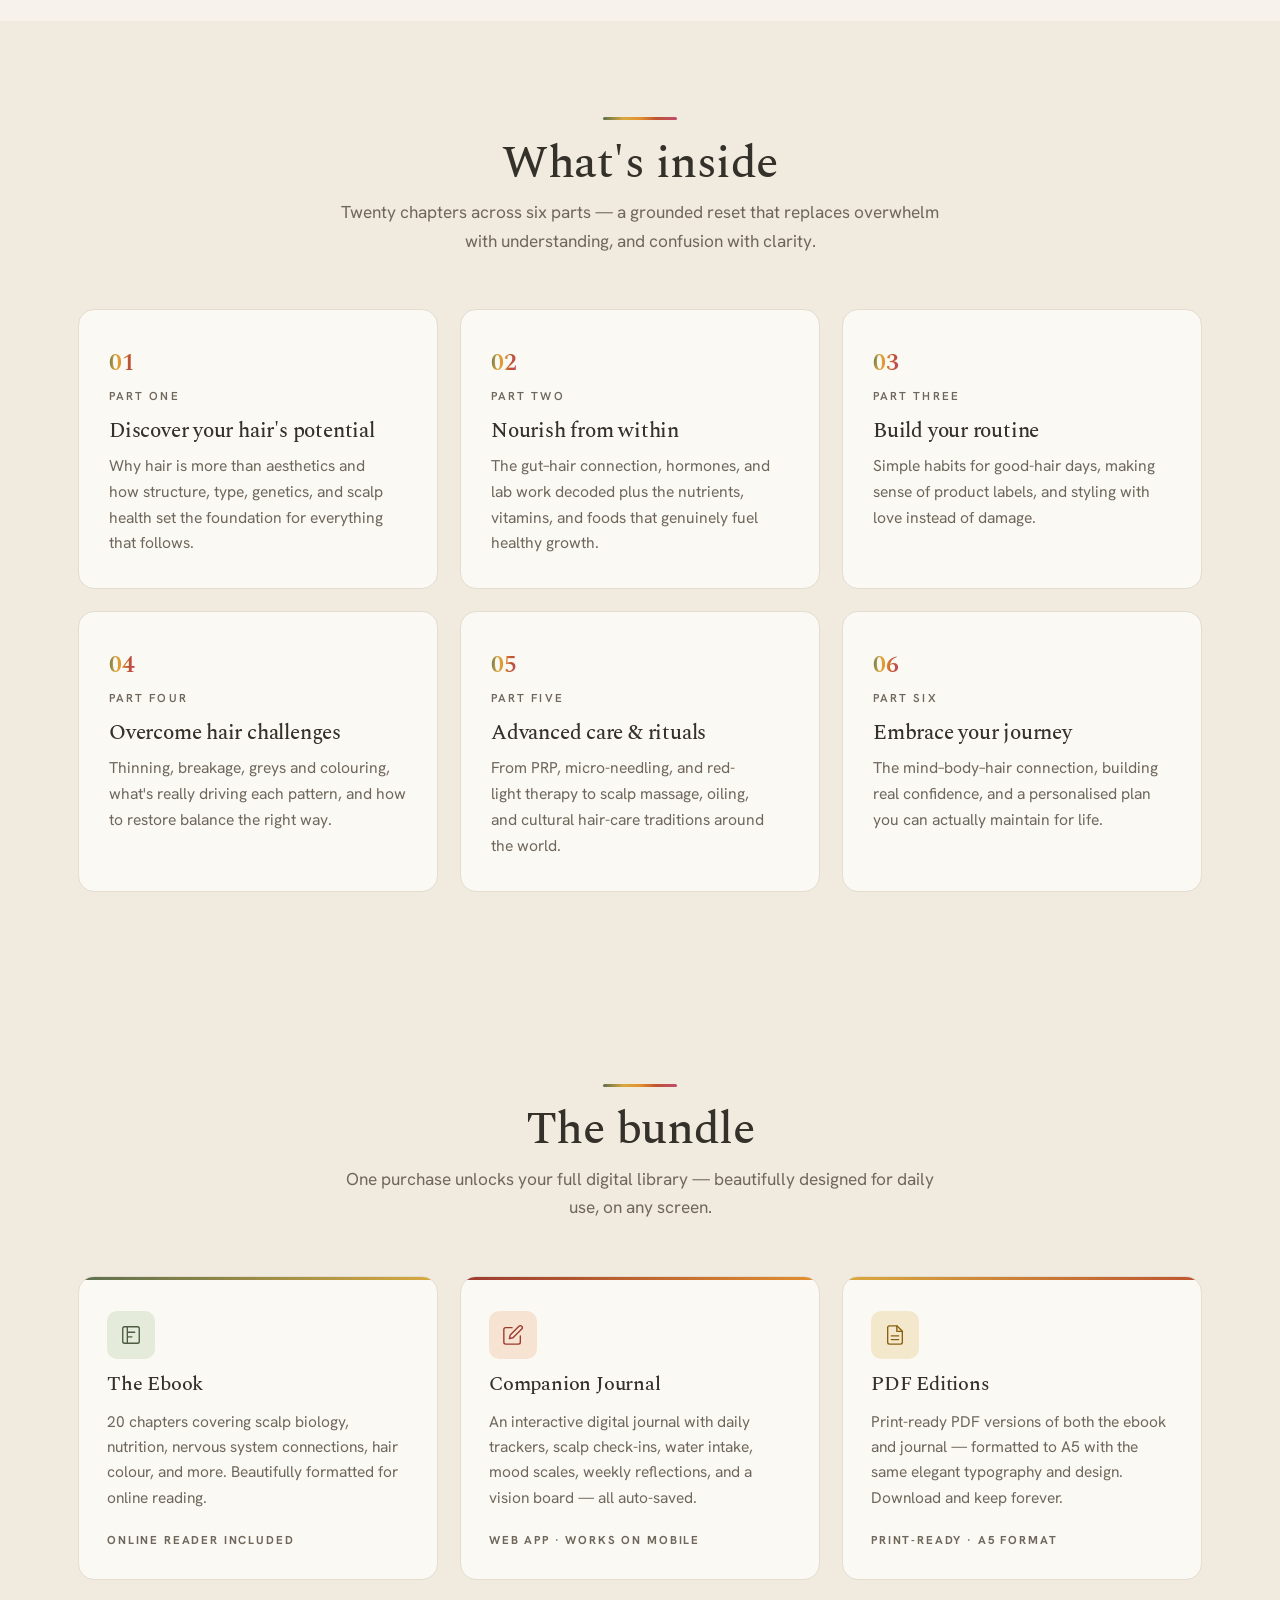
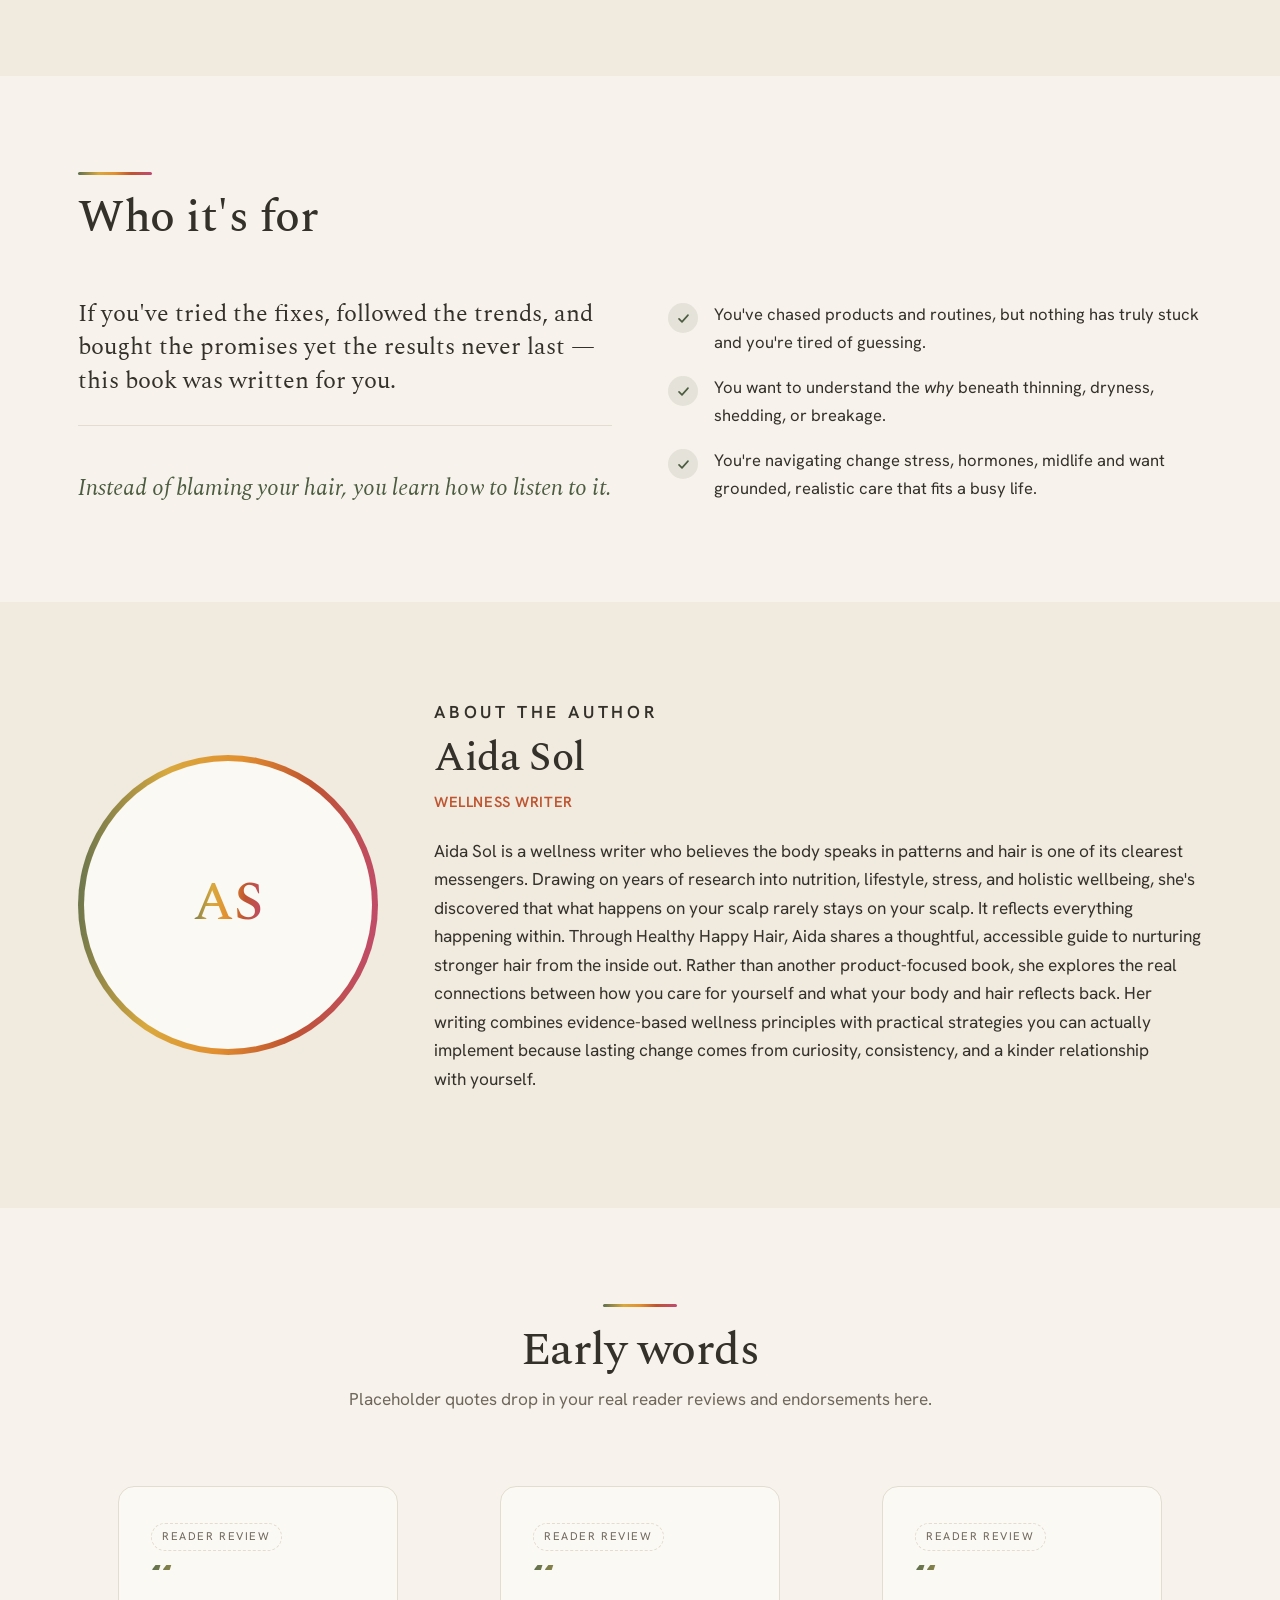
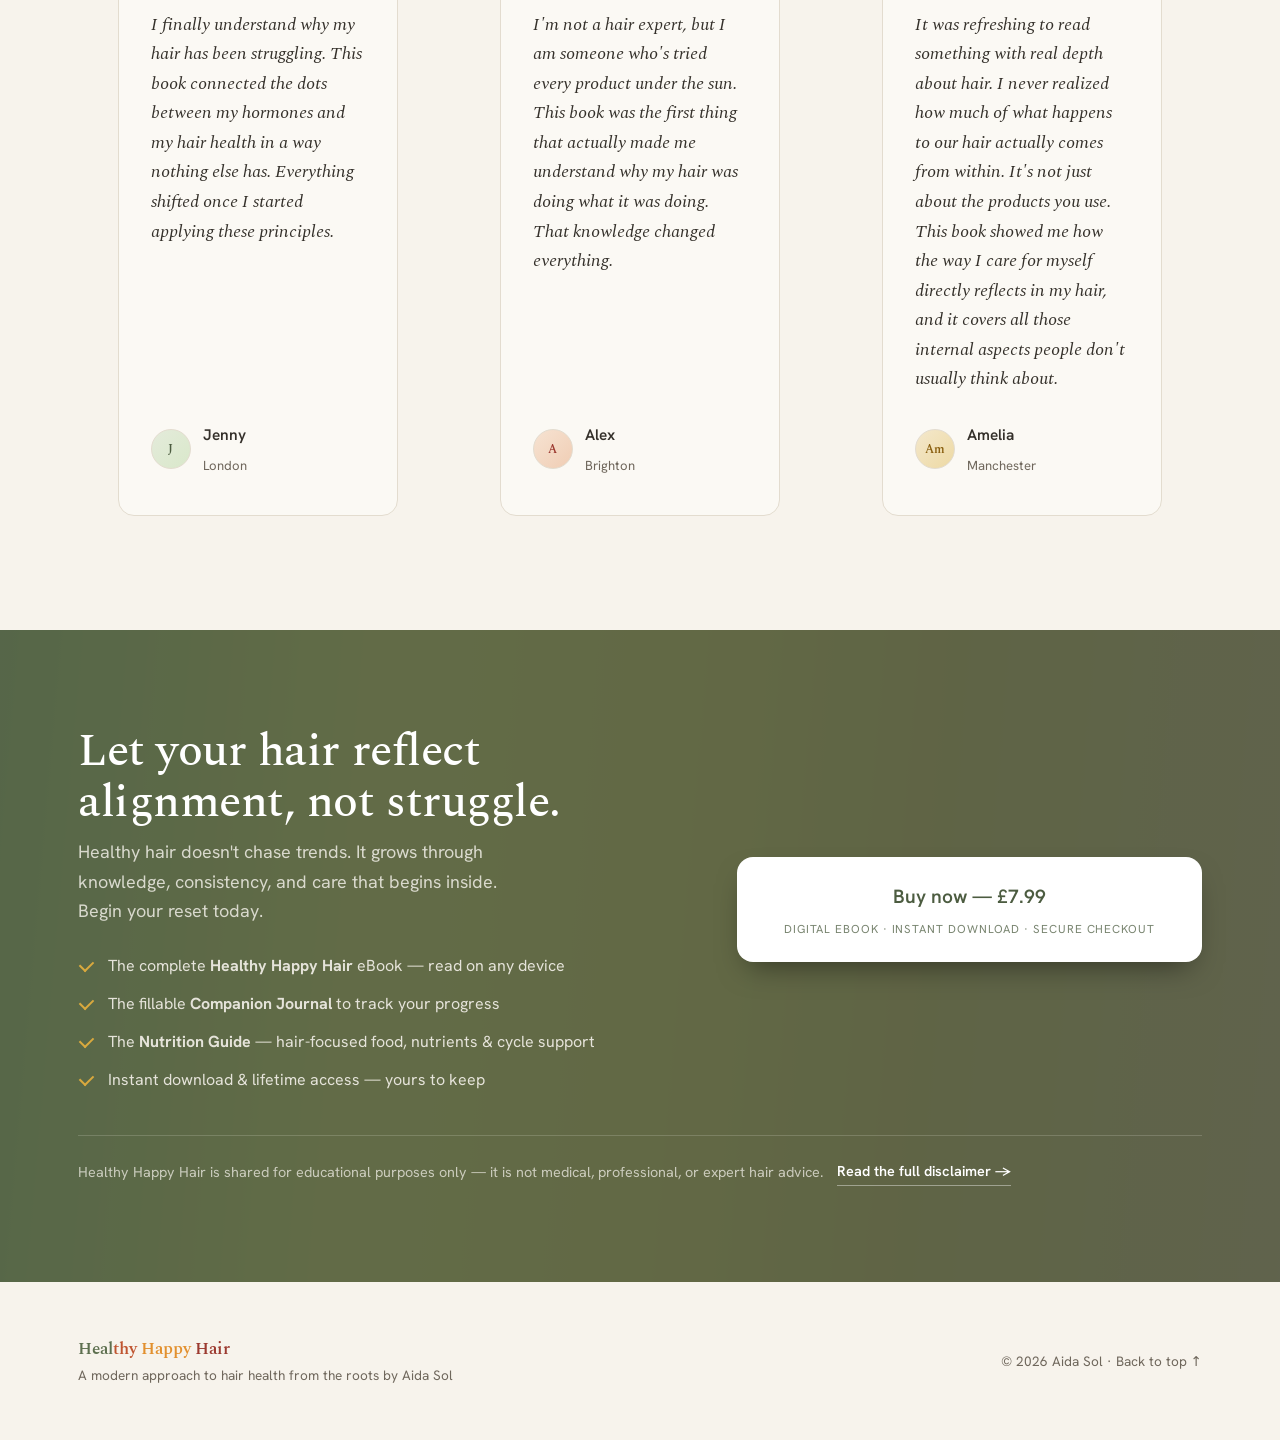
==== commit 11ad94e6: "Update index.html Remove buy card wrapper, let button stand alone" ====
--- a/index.html
+++ b/index.html
@@ -655,12 +655,10 @@
         </ul>
       </div>
       <div class="buy-price reveal">
-        <div class="buy-card">
-          <a class="btn btn-buy" href="#" data-checkout aria-label="Buy Healthy Happy Hair" style="font-size:1.3rem;padding:1.1em 2em;flex-direction:column;gap:.2em;">
-            <span>Buy now — £7.99</span>
-            <span style="font-size:.75rem;font-weight:400;opacity:.8;letter-spacing:.06em;text-transform:uppercase;">Digital eBook · Instant download · Secure checkout</span>
-          </a>
-        </div>
+        <a class="btn btn-buy" href="#" data-checkout aria-label="Buy Healthy Happy Hair" style="font-size:1.2rem;padding:1.2em 2.4em;flex-direction:column;gap:.3em;border-radius:16px;">
+  <span>Buy now — £7.99</span>
+  <span style="font-size:.72rem;font-weight:400;opacity:.75;letter-spacing:.08em;text-transform:uppercase;">Digital eBook · Instant download · Secure checkout</span>
+</a>
       </div>
     </div>
     <div class="buy-disclaimer reveal">
